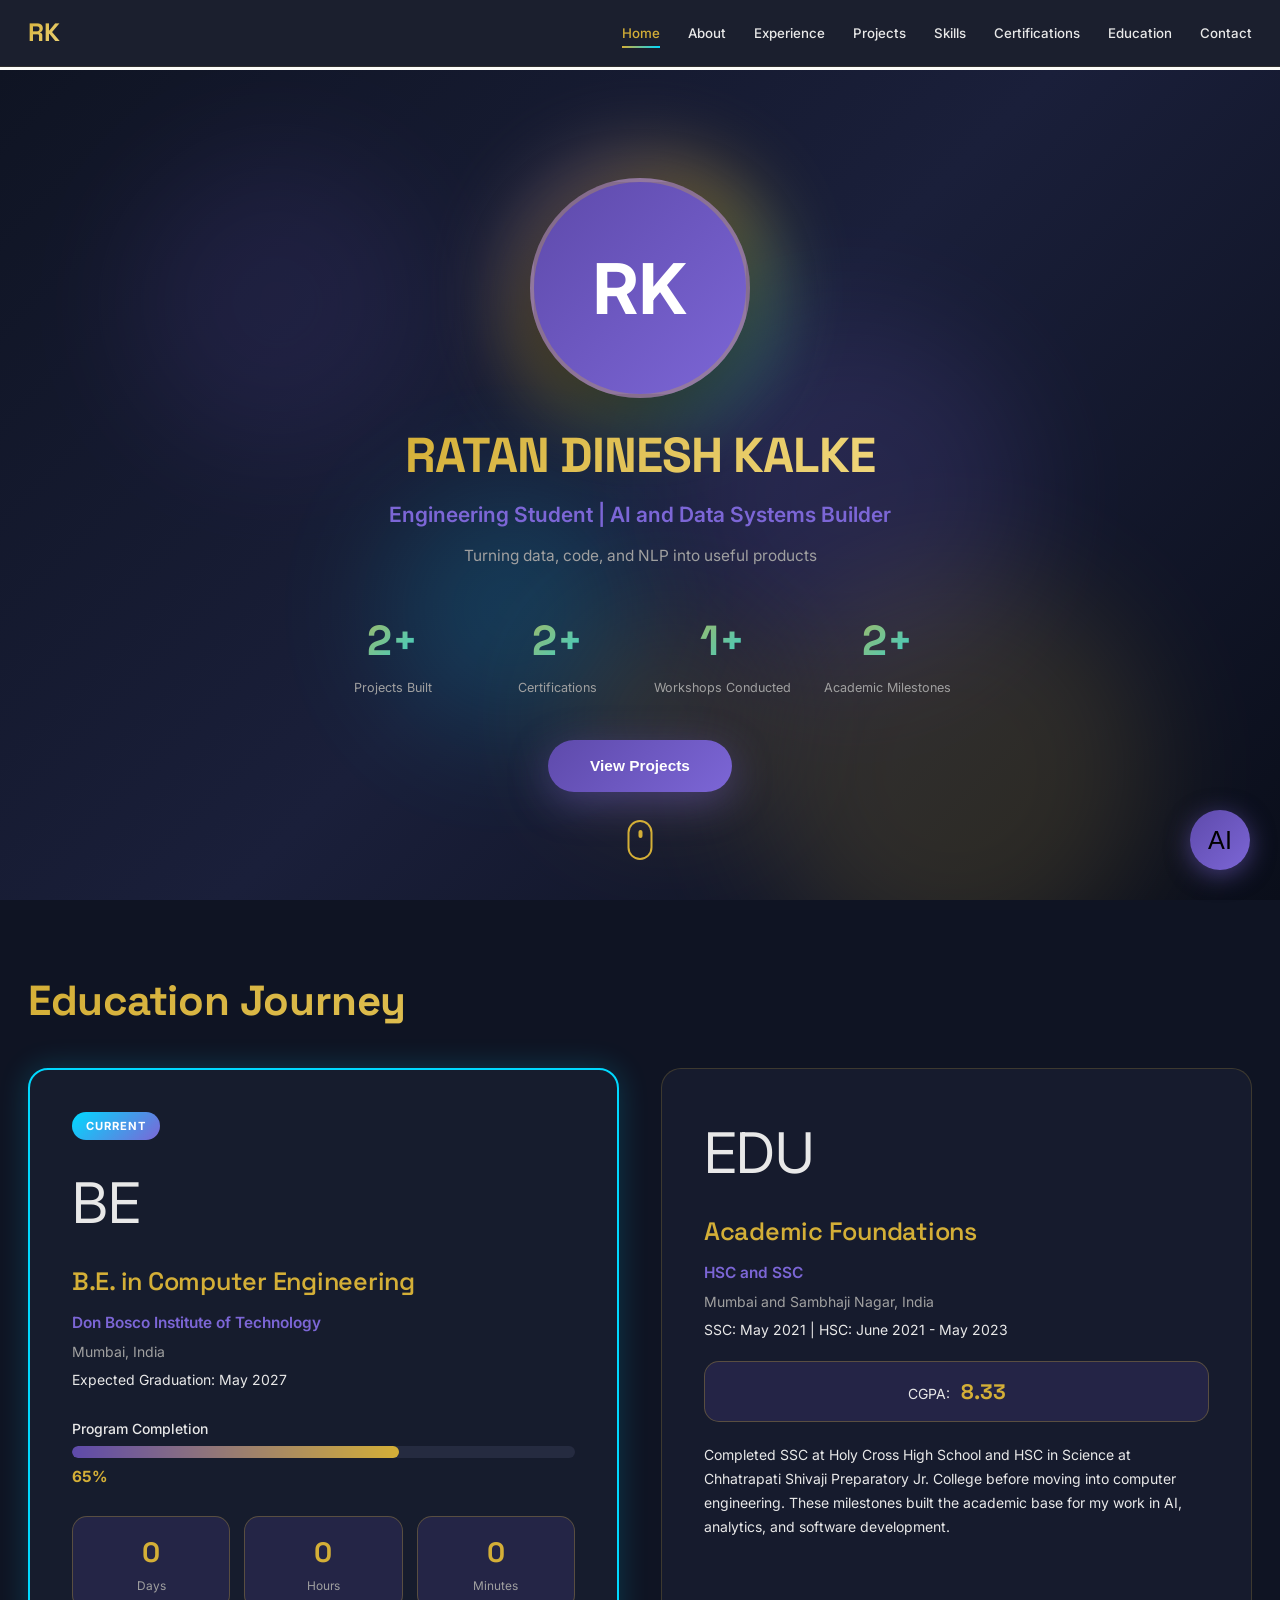
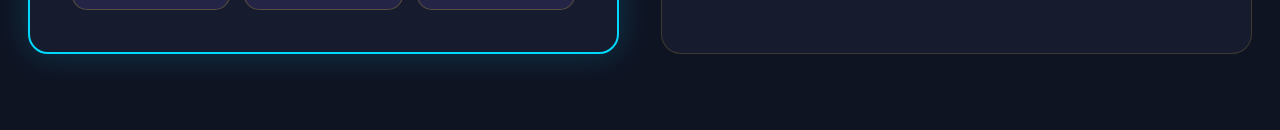
==== ratan-portfolio-pro/index.html @ 85a0b2f3 "changes for submission" ====
<!DOCTYPE html>
<html lang="en">
<head>
    <meta charset="UTF-8">
    <meta name="viewport" content="width=device-width, initial-scale=1.0">
    <title>Ratan Dinesh Kalke - Interactive Portfolio</title>
    <link href="https://fonts.googleapis.com/css2?family=Inter:wght@300;400;500;600;700;800&family=Space+Grotesk:wght@400;500;600;700&display=swap" rel="stylesheet">
    <link rel="stylesheet" href="style.css">
</head>
<body>
    <!-- Navigation -->
    <nav id="main-nav">
        <div class="nav-container">
            <div class="logo" data-page="home">RK</div>
            <ul class="nav-links">
                <li><a href="#" data-page="home" class="nav-link active">Home</a></li>
                <li><a href="#" data-page="about" class="nav-link">About</a></li>
                <li><a href="#" data-page="experience" class="nav-link">Experience</a></li>
                <li><a href="#" data-page="projects" class="nav-link">Projects</a></li>
                <li><a href="#" data-page="skills" class="nav-link">Skills</a></li>
                <li><a href="#" data-page="certifications" class="nav-link">Certifications</a></li>
                <li><a href="#" data-page="education" class="nav-link">Education</a></li>
                <li><a href="#" data-page="contact" class="nav-link">Contact</a></li>
            </ul>
            <button class="mobile-menu-toggle" aria-label="Toggle menu">
                <span></span>
                <span></span>
                <span></span>
            </button>
        </div>
    </nav>

    <!-- Page Transition Overlay -->
    <div class="page-transition-overlay"></div>

    <!-- Pages Container -->
    <div id="pages-container">
        <!-- HOME PAGE -->
        <div class="page active" id="page-home" data-page="home">
            <div class="hero-background">
                <div class="floating-shapes">
                    <div class="shape shape-1"></div>
                    <div class="shape shape-2"></div>
                    <div class="shape shape-3"></div>
                    <div class="shape shape-4"></div>
                    <div class="shape shape-5"></div>
                </div>
            </div>
            <div class="hero-content">
                <div class="hero-image-container">
                    <div class="hero-image-glow"></div>
                    <div class="hero-image">RK</div>
                </div>
                <h1 class="hero-title">
                    <span class="title-line">RATAN DINESH KALKE</span>
                </h1>
                <p class="hero-subtitle">Engineering Student | AI and Data Systems Builder</p>
                <p class="hero-tagline">Turning data, code, and NLP into useful products</p>

                <div class="hero-stats">
                    <div class="stat-item">
                        <div class="stat-number" data-count="4">0</div>
                        <div class="stat-label">Projects Built</div>
                    </div>
                    <div class="stat-item">
                        <div class="stat-number" data-count="4">0</div>
                        <div class="stat-label">Certifications</div>
                    </div>
                    <div class="stat-item">
                        <div class="stat-number" data-count="2">0</div>
                        <div class="stat-label">Workshops Conducted</div>
                    </div>
                    <div class="stat-item">
                        <div class="stat-number" data-count="3">0</div>
                        <div class="stat-label">Academic Milestones</div>
                    </div>
                </div>

                <button class="cta-button" data-page="projects">
                    <span>View Projects</span>
                    <div class="ripple"></div>
                </button>

                <div class="scroll-indicator">
                    <div class="mouse">
                        <div class="wheel"></div>
                    </div>
                </div>
            </div>
        </div>

        <!-- ABOUT PAGE -->
        <div class="page" id="page-about" data-page="about">
            <div class="about-container">
                <div class="about-left">
                    <h2 class="page-title">My Journey</h2>
                    <div class="timeline-container">
                        <div class="timeline-item" data-year="2021">
                            <div class="timeline-dot"></div>
                            <div class="timeline-content">
                                <h3>Completed SSC</h3>
                                <p class="timeline-role">Holy Cross High School</p>
                                <p class="timeline-focus">Academic Foundation</p>
                            </div>
                        </div>
                        <div class="timeline-item" data-year="2023">
                            <div class="timeline-dot"></div>
                            <div class="timeline-content">
                                <h3>Completed HSC - Science</h3>
                                <p class="timeline-role">Chhatrapati Shivaji Preparatory Jr. College</p>
                                <p class="timeline-focus">Science and Analytical Thinking</p>
                            </div>
                        </div>
                        <div class="timeline-item" data-year="2023">
                            <div class="timeline-dot"></div>
                            <div class="timeline-content">
                                <h3>Started B.E. in Computer Engineering</h3>
                                <p class="timeline-role">Don Bosco Institute of Technology</p>
                                <p class="timeline-focus">Software Systems and Engineering</p>
                            </div>
                        </div>
                        <div class="timeline-item" data-year="2024">
                            <div class="timeline-dot"></div>
                            <div class="timeline-content">
                                <h3>Joined ACM Tech Team</h3>
                                <p class="timeline-role">College ACM Member</p>
                                <p class="timeline-focus">Workshops and Community Contribution</p>
                            </div>
                        </div>
                        <div class="timeline-item" data-year="2024">
                            <div class="timeline-dot"></div>
                            <div class="timeline-content">
                                <h3>Participated in Smart India Hackathon</h3>
                                <p class="timeline-role">SIH Participant</p>
                                <p class="timeline-focus">Problem Solving and Innovation</p>
                            </div>
                        </div>
                        <div class="timeline-item" data-year="2025">
                            <div class="timeline-dot"></div>
                            <div class="timeline-content">
                                <h3>Built AI Portfolio Projects</h3>
                                <p class="timeline-role">Independent Builder</p>
                                <p class="timeline-focus">NLP, Analytics, and AI Applications</p>
                            </div>
                        </div>
                    </div>
                </div>

                <div class="about-right">
                    <div class="about-narrative">
                        <h3>Data-Driven Builder</h3>
                        <p>I am a computer engineering student focused on building data-driven systems using Python, NLP, and modern app development tools. I enjoy converting data into practical products that help users understand, compare, and act on information.</p>

                        <h3>Project-Focused Creator</h3>
                        <p>My work includes resume intelligence, GitHub profile analysis, health and nutrition evaluation, and AI travel planning. These projects combine structured and unstructured data, comparison modeling, and insight generation.</p>

                        <h3>Collaborative Contributor</h3>
                        <p>Alongside project work, I have supported juniors with development projects and contributed to the college ACM tech team. I also helped conduct Git, GitHub, and frontend workshops for peers.</p>

                        <h3>Continuous Learner</h3>
                        <p>I keep exploring emerging AI tools, app development workflows, and analytical problem solving. Outside tech, I enjoy sports, fitness, and challenges that sharpen my decision-making and curiosity.</p>
                    </div>

                    <div class="personality-traits">
                        <div class="trait-card">Data-Driven</div>
                        <div class="trait-card">AI Explorer</div>
                        <div class="trait-card">Problem Solver</div>
                        <div class="trait-card">Product Builder</div>
                        <div class="trait-card">Team Contributor</div>
                        <div class="trait-card">Continuous Learner</div>
                    </div>
                </div>
            </div>
        </div>

        <!-- EXPERIENCE PAGE -->
        <div class="page" id="page-experience" data-page="experience">
            <div class="experience-dashboard">
                <h2 class="page-title">Experience &amp; Involvement</h2>

                <div class="experience-filters">
                    <button class="filter-btn active" data-filter="all">All</button>
                    <button class="filter-btn" data-filter="leadership">Leadership</button>
                    <button class="filter-btn" data-filter="technical">Technical</button>
                    <button class="filter-btn" data-filter="current">Current</button>
                </div>

                <div class="experience-content">
                    <div class="experience-sidebar">
                        <div class="experience-card current" data-category="technical" data-id="exp1">
                            <div class="exp-badge">Current</div>
                            <h3>Engineering Student</h3>
                            <p class="exp-company">Don Bosco Institute of Technology</p>
                            <p class="exp-duration">Aug 2023 - Present</p>
                        </div>
                        <div class="experience-card" data-category="leadership" data-id="exp2">
                            <div class="exp-badge manager">ACM</div>
                            <h3>Tech Team Member</h3>
                            <p class="exp-company">College ACM</p>
                            <p class="exp-duration">Aug 2024 - Aug 2025</p>
                        </div>
                        <div class="experience-card" data-category="technical" data-id="exp3">
                            <h3>AI Project Developer</h3>
                            <p class="exp-company">Personal Projects</p>
                            <p class="exp-duration">2024 - Present</p>
                        </div>
                        <div class="experience-card" data-category="leadership" data-id="exp4">
                            <h3>Peer Mentor</h3>
                            <p class="exp-company">Student Development Support</p>
                            <p class="exp-duration">2024 - Present</p>
                        </div>
                        <div class="experience-card" data-category="technical" data-id="exp5">
                            <h3>SIH Participant</h3>
                            <p class="exp-company">Smart India Hackathon</p>
                            <p class="exp-duration">Aug 2024 - Oct 2024</p>
                        </div>
                    </div>

                    <div class="experience-detail" id="exp-detail">
                        <div class="exp-detail-content">
                            <div class="exp-header">
                                <div class="exp-company-logo">R</div>
                                <div class="exp-header-text">
                                    <h3>B.E. in Computer Engineering Student</h3>
                                    <p class="exp-company-name">Don Bosco Institute of Technology</p>
                                    <p class="exp-meta">Aug 2023 - Present | Mumbai, India</p>
                                </div>
                            </div>
                            <div class="exp-description">
                                <p>Currently building a strong foundation in software development, analytics, and AI-driven systems through academics, technical communities, and independent product development.</p>
                            </div>
                            <div class="exp-impact">
                                <h4>Key Focus Areas</h4>
                                <ul>
                                    <li>Python-based data processing and analysis</li>
                                    <li>NLP systems and intelligent comparison workflows</li>
                                    <li>Frontend and app development using React and Flutter</li>
                                </ul>
                            </div>
                        </div>
                    </div>
                </div>
            </div>
        </div>

        <!-- PROJECTS PAGE -->
        <div class="page" id="page-projects" data-page="projects">
            <div class="projects-container">
                <div class="projects-header">
                    <h2 class="page-title">Project Showcase</h2>
                    <div class="view-controls">
                        <button class="view-btn active" data-view="grid">Grid</button>
                        <button class="view-btn" data-view="list">List</button>
                        <button class="view-btn" data-view="timeline">Timeline</button>
                    </div>
                </div>

                <div class="project-filters">
                    <button class="filter-btn active" data-filter="all">All</button>
                    <button class="filter-btn" data-filter="ai">AI &amp; NLP</button>
                    <button class="filter-btn" data-filter="data">Data Systems</button>
                    <button class="filter-btn" data-filter="fullstack">Full-Stack Apps</button>
                </div>

                <div class="projects-grid view-grid" id="projects-display">
                    <!-- Projects will be dynamically loaded -->
                </div>
            </div>

            <!-- Project Modal -->
            <div class="project-modal" id="project-modal">
                <div class="modal-content">
                    <button class="modal-close">&times;</button>
                    <div id="modal-body"></div>
                </div>
            </div>
        </div>

        <!-- SKILLS PAGE -->
        <div class="page" id="page-skills" data-page="skills">
            <div class="skills-dashboard">
                <h2 class="page-title">Skills Analytics</h2>

                <div class="skills-grid">
                    <div class="skills-quadrant">
                        <h3>Technical Skills</h3>
                        <div class="skills-bars" id="technical-skills"></div>
                    </div>

                    <div class="skills-quadrant">
                        <h3>Business Skills</h3>
                        <div class="skills-bubbles" id="business-skills"></div>
                    </div>

                    <div class="skills-quadrant">
                        <h3>Leadership Skills</h3>
                        <div class="skills-circular" id="leadership-skills"></div>
                    </div>

                    <div class="skills-quadrant">
                        <h3>Skill Matrix</h3>
                        <div class="skills-matrix" id="skills-matrix"></div>
                    </div>
                </div>
            </div>
        </div>

        <!-- CERTIFICATIONS PAGE -->
        <div class="page" id="page-certifications" data-page="certifications">
            <div class="certifications-container">
                <h2 class="page-title">Certifications &amp; Achievements</h2>

                <div class="cert-stats">
                    <div class="cert-stat-item">
                        <span class="cert-stat-number" data-count="4">0</span>
                        <span class="cert-stat-label">Total Certifications</span>
                    </div>
                    <div class="cert-stat-item">
                        <span class="cert-stat-number" data-count="4">0</span>
                        <span class="cert-stat-label">Completed Programs</span>
                    </div>
                    <div class="cert-stat-item">
                        <span class="cert-stat-number" data-count="3">0</span>
                        <span class="cert-stat-label">Years Learning</span>
                    </div>
                </div>

                <div class="cert-categories">
                    <button class="cert-cat-btn active" data-category="all">All</button>
                    <button class="cert-cat-btn" data-category="ai">AI &amp; Prompting</button>
                    <button class="cert-cat-btn" data-category="mobile">Mobile Dev</button>
                    <button class="cert-cat-btn" data-category="tools">Git &amp; Tools</button>
                    <button class="cert-cat-btn" data-category="development">App Dev</button>
                </div>

                <div class="certifications-wall" id="certifications-wall"></div>
            </div>
        </div>

        <!-- EDUCATION PAGE -->
        <div class="page" id="page-education" data-page="education">
            <div class="education-container">
                <h2 class="page-title">Education Journey</h2>

                <div class="education-content">
                    <div class="education-card current-education">
                        <div class="edu-badge">Current</div>
                        <div class="edu-icon">BE</div>
                        <h3>B.E. in Computer Engineering</h3>
                        <p class="edu-university">Don Bosco Institute of Technology</p>
                        <p class="edu-location">Mumbai, India</p>
                        <p class="edu-date">Expected Graduation: May 2027</p>

                        <div class="edu-progress">
                            <div class="progress-label">Program Completion</div>
                            <div class="progress-bar">
                                <div class="progress-fill" style="width: 65%"></div>
                            </div>
                            <div class="progress-value">65%</div>
                        </div>

                        <div class="countdown" id="graduation-countdown">
                            <div class="countdown-item">
                                <span class="countdown-value" id="days">0</span>
                                <span class="countdown-label">Days</span>
                            </div>
                            <div class="countdown-item">
                                <span class="countdown-value" id="hours">0</span>
                                <span class="countdown-label">Hours</span>
                            </div>
                            <div class="countdown-item">
                                <span class="countdown-value" id="minutes">0</span>
                                <span class="countdown-label">Minutes</span>
                            </div>
                        </div>
                    </div>

                    <div class="education-card past-education">
                        <div class="edu-icon">EDU</div>
                        <h3>Academic Foundations</h3>
                        <p class="edu-university">HSC and SSC</p>
                        <p class="edu-location">Mumbai and Sambhaji Nagar, India</p>
                        <p class="edu-date">SSC: May 2021 | HSC: June 2021 - May 2023</p>
                        <div class="edu-gpa">
                            <span class="gpa-label">CGPA:</span>
                            <span class="gpa-value">8.33</span>
                        </div>
                        <p class="edu-description">Completed SSC at Holy Cross High School and HSC in Science at Chhatrapati Shivaji Preparatory Jr. College before moving into computer engineering. These milestones built the academic base for my work in AI, analytics, and software development.</p>
                    </div>
                </div>
            </div>
        </div>

        <!-- CONTACT PAGE -->
        <div class="page" id="page-contact" data-page="contact">
            <div class="contact-container">
                <h2 class="page-title">Let's Connect</h2>

                <div class="contact-content">
                    <div class="contact-left">
                        <form class="contact-form" id="contact-form">
                            <div class="form-group">
                                <label for="name">Your Name</label>
                                <input type="text" id="name" name="name" required>
                            </div>
                            <div class="form-group">
                                <label for="email">Email Address</label>
                                <input type="email" id="email" name="email" required>
                            </div>
                            <div class="form-group">
                                <label for="subject">Subject</label>
                                <input type="text" id="subject" name="subject" required>
                            </div>
                            <div class="form-group">
                                <label for="message">Message</label>
                                <textarea id="message" name="message" rows="5" required></textarea>
                            </div>
                            <button type="submit" class="submit-btn">
                                <span>Send Message</span>
                            </button>
                        </form>
                    </div>

                    <div class="contact-right">
                        <div class="contact-info-card">
                            <h3>Contact Information</h3>
                            <div class="contact-item">
                                <span class="contact-icon">@</span>
                                <div class="contact-details">
                                    <strong>Email</strong>
                                    <span>kalkeratan@gmail.com</span>
                                </div>
                            </div>
                            <div class="contact-item">
                                <span class="contact-icon">PH</span>
                                <div class="contact-details">
                                    <strong>Phone</strong>
                                    <span>+91 7303325800</span>
                                </div>
                            </div>
                            <div class="contact-item">
                                <span class="contact-icon">PIN</span>
                                <div class="contact-details">
                                    <strong>Location</strong>
                                    <span>Mumbai, India</span>
                                </div>
                            </div>
                            <div class="contact-item">
                                <span class="contact-icon">IN</span>
                                <div class="contact-details">
                                    <strong>LinkedIn</strong>
                                    <span>Profile URL can be added</span>
                                </div>
                            </div>
                            <div class="contact-item">
                                <span class="contact-icon">GH</span>
                                <div class="contact-details">
                                    <strong>GitHub</strong>
                                    <a href="https://github.com/ratan1518" target="_blank" rel="noopener noreferrer">github.com/ratan1518</a>
                                </div>
                            </div>
                        </div>

                        <div class="quick-templates">
                            <h4>Quick Message Templates</h4>
                            <button class="template-btn" data-template="collaboration">Project Collaboration</button>
                            <button class="template-btn" data-template="consulting">Internship Opportunity</button>
                            <button class="template-btn" data-template="speaking">Workshop or Networking</button>
                        </div>
                    </div>
                </div>
            </div>
        </div>
    </div>

    <!-- Chat Assistant -->
    <div class="chat-widget">
        <button class="chat-toggle" id="chat-toggle">
            <span class="chat-icon">AI</span>
            <span class="chat-close-icon">X</span>
        </button>

        <div class="chat-window" id="chat-window">
            <div class="chat-header">
                <h4>Portfolio Assistant</h4>
                <button class="chat-minimize">-</button>
            </div>

            <div class="chat-messages" id="chat-messages">
                <div class="chat-message bot">
                    <div class="message-avatar">AI</div>
                    <div class="message-content">
                        Hi! I'm Ratan's portfolio assistant. I can help you explore his projects, technical strengths, certifications, and current interests in AI and data-driven development.
                    </div>
                </div>
            </div>

            <div class="quick-questions" id="quick-questions">
                <button class="quick-btn" data-question="leadership">Tell me about ACM and mentoring work</button>
                <button class="quick-btn" data-question="technical">What are his technical strengths?</button>
                <button class="quick-btn" data-question="projects">Describe his AI projects</button>
                <button class="quick-btn" data-question="roles">What roles is he exploring?</button>
            </div>

            <div class="chat-input-container">
                <input type="text" class="chat-input" id="chat-input" placeholder="Ask me anything...">
                <button class="chat-send" id="chat-send">Send</button>
            </div>
        </div>
    </div>

    <script src="app.js"></script>
</body>
</html>
---- ratan-portfolio-pro/style.css ----
:root {
  /* Primitive Color Tokens */
  --color-white: rgba(255, 255, 255, 1);
  --color-black: rgba(0, 0, 0, 1);
  --color-cream-50: rgba(252, 252, 249, 1);
  --color-cream-100: rgba(255, 255, 253, 1);
  --color-gray-200: rgba(245, 245, 245, 1);
  --color-gray-300: rgba(167, 169, 169, 1);
  --color-gray-400: rgba(119, 124, 124, 1);
  --color-slate-500: rgba(98, 108, 113, 1);
  --color-brown-600: rgba(94, 82, 64, 1);
  --color-charcoal-700: rgba(31, 33, 33, 1);
  --color-charcoal-800: rgba(38, 40, 40, 1);
  --color-slate-900: rgba(19, 52, 59, 1);
  --color-teal-300: rgba(50, 184, 198, 1);
  --color-teal-400: rgba(45, 166, 178, 1);
  --color-teal-500: rgba(33, 128, 141, 1);
  --color-teal-600: rgba(29, 116, 128, 1);
  --color-teal-700: rgba(26, 104, 115, 1);
  --color-teal-800: rgba(41, 150, 161, 1);
  --color-red-400: rgba(255, 84, 89, 1);
  --color-red-500: rgba(192, 21, 47, 1);
  --color-orange-400: rgba(230, 129, 97, 1);
  --color-orange-500: rgba(168, 75, 47, 1);

  /* RGB versions for opacity control */
  --color-brown-600-rgb: 94, 82, 64;
  --color-teal-500-rgb: 33, 128, 141;
  --color-slate-900-rgb: 19, 52, 59;
  --color-slate-500-rgb: 98, 108, 113;
  --color-red-500-rgb: 192, 21, 47;
  --color-red-400-rgb: 255, 84, 89;
  --color-orange-500-rgb: 168, 75, 47;
  --color-orange-400-rgb: 230, 129, 97;

  /* Background color tokens (Light Mode) */
  --color-bg-1: rgba(59, 130, 246, 0.08); /* Light blue */
  --color-bg-2: rgba(245, 158, 11, 0.08); /* Light yellow */
  --color-bg-3: rgba(34, 197, 94, 0.08); /* Light green */
  --color-bg-4: rgba(239, 68, 68, 0.08); /* Light red */
  --color-bg-5: rgba(147, 51, 234, 0.08); /* Light purple */
  --color-bg-6: rgba(249, 115, 22, 0.08); /* Light orange */
  --color-bg-7: rgba(236, 72, 153, 0.08); /* Light pink */
  --color-bg-8: rgba(6, 182, 212, 0.08); /* Light cyan */

  /* Semantic Color Tokens (Light Mode) */
  --color-background: var(--color-cream-50);
  --color-surface: var(--color-cream-100);
  --color-text: var(--color-slate-900);
  --color-text-secondary: var(--color-slate-500);
  --color-primary: var(--color-teal-500);
  --color-primary-hover: var(--color-teal-600);
  --color-primary-active: var(--color-teal-700);
  --color-secondary: rgba(var(--color-brown-600-rgb), 0.12);
  --color-secondary-hover: rgba(var(--color-brown-600-rgb), 0.2);
  --color-secondary-active: rgba(var(--color-brown-600-rgb), 0.25);
  --color-border: rgba(var(--color-brown-600-rgb), 0.2);
  --color-btn-primary-text: var(--color-cream-50);
  --color-card-border: rgba(var(--color-brown-600-rgb), 0.12);
  --color-card-border-inner: rgba(var(--color-brown-600-rgb), 0.12);
  --color-error: var(--color-red-500);
  --color-success: var(--color-teal-500);
  --color-warning: var(--color-orange-500);
  --color-info: var(--color-slate-500);
  --color-focus-ring: rgba(var(--color-teal-500-rgb), 0.4);
  --color-select-caret: rgba(var(--color-slate-900-rgb), 0.8);

  /* Common style patterns */
  --focus-ring: 0 0 0 3px var(--color-focus-ring);
  --focus-outline: 2px solid var(--color-primary);
  --status-bg-opacity: 0.15;
  --status-border-opacity: 0.25;
  --select-caret-light: url("data:image/svg+xml,%3Csvg xmlns='http://www.w3.org/2000/svg' width='16' height='16' viewBox='0 0 24 24' fill='none' stroke='%23134252' stroke-width='2' stroke-linecap='round' stroke-linejoin='round'%3E%3Cpolyline points='6 9 12 15 18 9'%3E%3C/polyline%3E%3C/svg%3E");
  --select-caret-dark: url("data:image/svg+xml,%3Csvg xmlns='http://www.w3.org/2000/svg' width='16' height='16' viewBox='0 0 24 24' fill='none' stroke='%23f5f5f5' stroke-width='2' stroke-linecap='round' stroke-linejoin='round'%3E%3Cpolyline points='6 9 12 15 18 9'%3E%3C/polyline%3E%3C/svg%3E");

  /* RGB versions for opacity control */
  --color-success-rgb: 33, 128, 141;
  --color-error-rgb: 192, 21, 47;
  --color-warning-rgb: 168, 75, 47;
  --color-info-rgb: 98, 108, 113;

  /* Typography */
  --font-family-base: "FKGroteskNeue", "Geist", "Inter", -apple-system,
    BlinkMacSystemFont, "Segoe UI", Roboto, sans-serif;
  --font-family-mono: "Berkeley Mono", ui-monospace, SFMono-Regular, Menlo,
    Monaco, Consolas, monospace;
  --font-size-xs: 11px;
  --font-size-sm: 12px;
  --font-size-base: 14px;
  --font-size-md: 14px;
  --font-size-lg: 16px;
  --font-size-xl: 18px;
  --font-size-2xl: 20px;
  --font-size-3xl: 24px;
  --font-size-4xl: 30px;
  --font-weight-normal: 400;
  --font-weight-medium: 500;
  --font-weight-semibold: 550;
  --font-weight-bold: 600;
  --line-height-tight: 1.2;
  --line-height-normal: 1.5;
  --letter-spacing-tight: -0.01em;

  /* Spacing */
  --space-0: 0;
  --space-1: 1px;
  --space-2: 2px;
  --space-4: 4px;
  --space-6: 6px;
  --space-8: 8px;
  --space-10: 10px;
  --space-12: 12px;
  --space-16: 16px;
  --space-20: 20px;
  --space-24: 24px;
  --space-32: 32px;

  /* Border Radius */
  --radius-sm: 6px;
  --radius-base: 8px;
  --radius-md: 10px;
  --radius-lg: 12px;
  --radius-full: 9999px;

  /* Shadows */
  --shadow-xs: 0 1px 2px rgba(0, 0, 0, 0.02);
  --shadow-sm: 0 1px 3px rgba(0, 0, 0, 0.04), 0 1px 2px rgba(0, 0, 0, 0.02);
  --shadow-md: 0 4px 6px -1px rgba(0, 0, 0, 0.04),
    0 2px 4px -1px rgba(0, 0, 0, 0.02);
  --shadow-lg: 0 10px 15px -3px rgba(0, 0, 0, 0.04),
    0 4px 6px -2px rgba(0, 0, 0, 0.02);
  --shadow-inset-sm: inset 0 1px 0 rgba(255, 255, 255, 0.15),
    inset 0 -1px 0 rgba(0, 0, 0, 0.03);

  /* Animation */
  --duration-fast: 150ms;
  --duration-normal: 250ms;
  --ease-standard: cubic-bezier(0.16, 1, 0.3, 1);

  /* Layout */
  --container-sm: 640px;
  --container-md: 768px;
  --container-lg: 1024px;
  --container-xl: 1280px;
}

/* Dark mode colors */
@media (prefers-color-scheme: dark) {
  :root {
    /* RGB versions for opacity control (Dark Mode) */
    --color-gray-400-rgb: 119, 124, 124;
    --color-teal-300-rgb: 50, 184, 198;
    --color-gray-300-rgb: 167, 169, 169;
    --color-gray-200-rgb: 245, 245, 245;

    /* Background color tokens (Dark Mode) */
    --color-bg-1: rgba(29, 78, 216, 0.15); /* Dark blue */
    --color-bg-2: rgba(180, 83, 9, 0.15); /* Dark yellow */
    --color-bg-3: rgba(21, 128, 61, 0.15); /* Dark green */
    --color-bg-4: rgba(185, 28, 28, 0.15); /* Dark red */
    --color-bg-5: rgba(107, 33, 168, 0.15); /* Dark purple */
    --color-bg-6: rgba(194, 65, 12, 0.15); /* Dark orange */
    --color-bg-7: rgba(190, 24, 93, 0.15); /* Dark pink */
    --color-bg-8: rgba(8, 145, 178, 0.15); /* Dark cyan */

    /* Semantic Color Tokens (Dark Mode) */
    --color-background: var(--color-charcoal-700);
    --color-surface: var(--color-charcoal-800);
    --color-text: var(--color-gray-200);
    --color-text-secondary: rgba(var(--color-gray-300-rgb), 0.7);
    --color-primary: var(--color-teal-300);
    --color-primary-hover: var(--color-teal-400);
    --color-primary-active: var(--color-teal-800);
    --color-secondary: rgba(var(--color-gray-400-rgb), 0.15);
    --color-secondary-hover: rgba(var(--color-gray-400-rgb), 0.25);
    --color-secondary-active: rgba(var(--color-gray-400-rgb), 0.3);
    --color-border: rgba(var(--color-gray-400-rgb), 0.3);
    --color-error: var(--color-red-400);
    --color-success: var(--color-teal-300);
    --color-warning: var(--color-orange-400);
    --color-info: var(--color-gray-300);
    --color-focus-ring: rgba(var(--color-teal-300-rgb), 0.4);
    --color-btn-primary-text: var(--color-slate-900);
    --color-card-border: rgba(var(--color-gray-400-rgb), 0.2);
    --color-card-border-inner: rgba(var(--color-gray-400-rgb), 0.15);
    --shadow-inset-sm: inset 0 1px 0 rgba(255, 255, 255, 0.1),
      inset 0 -1px 0 rgba(0, 0, 0, 0.15);
    --button-border-secondary: rgba(var(--color-gray-400-rgb), 0.2);
    --color-border-secondary: rgba(var(--color-gray-400-rgb), 0.2);
    --color-select-caret: rgba(var(--color-gray-200-rgb), 0.8);

    /* Common style patterns - updated for dark mode */
    --focus-ring: 0 0 0 3px var(--color-focus-ring);
    --focus-outline: 2px solid var(--color-primary);
    --status-bg-opacity: 0.15;
    --status-border-opacity: 0.25;
    --select-caret-light: url("data:image/svg+xml,%3Csvg xmlns='http://www.w3.org/2000/svg' width='16' height='16' viewBox='0 0 24 24' fill='none' stroke='%23134252' stroke-width='2' stroke-linecap='round' stroke-linejoin='round'%3E%3Cpolyline points='6 9 12 15 18 9'%3E%3C/polyline%3E%3C/svg%3E");
    --select-caret-dark: url("data:image/svg+xml,%3Csvg xmlns='http://www.w3.org/2000/svg' width='16' height='16' viewBox='0 0 24 24' fill='none' stroke='%23f5f5f5' stroke-width='2' stroke-linecap='round' stroke-linejoin='round'%3E%3Cpolyline points='6 9 12 15 18 9'%3E%3C/polyline%3E%3C/svg%3E");

    /* RGB versions for dark mode */
    --color-success-rgb: var(--color-teal-300-rgb);
    --color-error-rgb: var(--color-red-400-rgb);
    --color-warning-rgb: var(--color-orange-400-rgb);
    --color-info-rgb: var(--color-gray-300-rgb);
  }
}

/* Data attribute for manual theme switching */
[data-color-scheme="dark"] {
  /* RGB versions for opacity control (dark mode) */
  --color-gray-400-rgb: 119, 124, 124;
  --color-teal-300-rgb: 50, 184, 198;
  --color-gray-300-rgb: 167, 169, 169;
  --color-gray-200-rgb: 245, 245, 245;

  /* Colorful background palette - Dark Mode */
  --color-bg-1: rgba(29, 78, 216, 0.15); /* Dark blue */
  --color-bg-2: rgba(180, 83, 9, 0.15); /* Dark yellow */
  --color-bg-3: rgba(21, 128, 61, 0.15); /* Dark green */
  --color-bg-4: rgba(185, 28, 28, 0.15); /* Dark red */
  --color-bg-5: rgba(107, 33, 168, 0.15); /* Dark purple */
  --color-bg-6: rgba(194, 65, 12, 0.15); /* Dark orange */
  --color-bg-7: rgba(190, 24, 93, 0.15); /* Dark pink */
  --color-bg-8: rgba(8, 145, 178, 0.15); /* Dark cyan */

  /* Semantic Color Tokens (Dark Mode) */
  --color-background: var(--color-charcoal-700);
  --color-surface: var(--color-charcoal-800);
  --color-text: var(--color-gray-200);
  --color-text-secondary: rgba(var(--color-gray-300-rgb), 0.7);
  --color-primary: var(--color-teal-300);
  --color-primary-hover: var(--color-teal-400);
  --color-primary-active: var(--color-teal-800);
  --color-secondary: rgba(var(--color-gray-400-rgb), 0.15);
  --color-secondary-hover: rgba(var(--color-gray-400-rgb), 0.25);
  --color-secondary-active: rgba(var(--color-gray-400-rgb), 0.3);
  --color-border: rgba(var(--color-gray-400-rgb), 0.3);
  --color-error: var(--color-red-400);
  --color-success: var(--color-teal-300);
  --color-warning: var(--color-orange-400);
  --color-info: var(--color-gray-300);
  --color-focus-ring: rgba(var(--color-teal-300-rgb), 0.4);
  --color-btn-primary-text: var(--color-slate-900);
  --color-card-border: rgba(var(--color-gray-400-rgb), 0.15);
  --color-card-border-inner: rgba(var(--color-gray-400-rgb), 0.15);
  --shadow-inset-sm: inset 0 1px 0 rgba(255, 255, 255, 0.1),
    inset 0 -1px 0 rgba(0, 0, 0, 0.15);
  --color-border-secondary: rgba(var(--color-gray-400-rgb), 0.2);
  --color-select-caret: rgba(var(--color-gray-200-rgb), 0.8);

  /* Common style patterns - updated for dark mode */
  --focus-ring: 0 0 0 3px var(--color-focus-ring);
  --focus-outline: 2px solid var(--color-primary);
  --status-bg-opacity: 0.15;
  --status-border-opacity: 0.25;
  --select-caret-light: url("data:image/svg+xml,%3Csvg xmlns='http://www.w3.org/2000/svg' width='16' height='16' viewBox='0 0 24 24' fill='none' stroke='%23134252' stroke-width='2' stroke-linecap='round' stroke-linejoin='round'%3E%3Cpolyline points='6 9 12 15 18 9'%3E%3C/polyline%3E%3C/svg%3E");
  --select-caret-dark: url("data:image/svg+xml,%3Csvg xmlns='http://www.w3.org/2000/svg' width='16' height='16' viewBox='0 0 24 24' fill='none' stroke='%23f5f5f5' stroke-width='2' stroke-linecap='round' stroke-linejoin='round'%3E%3Cpolyline points='6 9 12 15 18 9'%3E%3C/polyline%3E%3C/svg%3E");

  /* RGB versions for dark mode */
  --color-success-rgb: var(--color-teal-300-rgb);
  --color-error-rgb: var(--color-red-400-rgb);
  --color-warning-rgb: var(--color-orange-400-rgb);
  --color-info-rgb: var(--color-gray-300-rgb);
}

[data-color-scheme="light"] {
  /* RGB versions for opacity control (light mode) */
  --color-brown-600-rgb: 94, 82, 64;
  --color-teal-500-rgb: 33, 128, 141;
  --color-slate-900-rgb: 19, 52, 59;

  /* Semantic Color Tokens (Light Mode) */
  --color-background: var(--color-cream-50);
  --color-surface: var(--color-cream-100);
  --color-text: var(--color-slate-900);
  --color-text-secondary: var(--color-slate-500);
  --color-primary: var(--color-teal-500);
  --color-primary-hover: var(--color-teal-600);
  --color-primary-active: var(--color-teal-700);
  --color-secondary: rgba(var(--color-brown-600-rgb), 0.12);
  --color-secondary-hover: rgba(var(--color-brown-600-rgb), 0.2);
  --color-secondary-active: rgba(var(--color-brown-600-rgb), 0.25);
  --color-border: rgba(var(--color-brown-600-rgb), 0.2);
  --color-btn-primary-text: var(--color-cream-50);
  --color-card-border: rgba(var(--color-brown-600-rgb), 0.12);
  --color-card-border-inner: rgba(var(--color-brown-600-rgb), 0.12);
  --color-error: var(--color-red-500);
  --color-success: var(--color-teal-500);
  --color-warning: var(--color-orange-500);
  --color-info: var(--color-slate-500);
  --color-focus-ring: rgba(var(--color-teal-500-rgb), 0.4);

  /* RGB versions for light mode */
  --color-success-rgb: var(--color-teal-500-rgb);
  --color-error-rgb: var(--color-red-500-rgb);
  --color-warning-rgb: var(--color-orange-500-rgb);
  --color-info-rgb: var(--color-slate-500-rgb);
}

/* Base styles */
html {
  font-size: var(--font-size-base);
  font-family: var(--font-family-base);
  line-height: var(--line-height-normal);
  color: var(--color-text);
  background-color: var(--color-background);
  -webkit-font-smoothing: antialiased;
  box-sizing: border-box;
}

body {
  margin: 0;
  padding: 0;
}

*,
*::before,
*::after {
  box-sizing: inherit;
}

/* Typography */
h1,
h2,
h3,
h4,
h5,
h6 {
  margin: 0;
  font-weight: var(--font-weight-semibold);
  line-height: var(--line-height-tight);
  color: var(--color-text);
  letter-spacing: var(--letter-spacing-tight);
}

h1 {
  font-size: var(--font-size-4xl);
}
h2 {
  font-size: var(--font-size-3xl);
}
h3 {
  font-size: var(--font-size-2xl);
}
h4 {
  font-size: var(--font-size-xl);
}
h5 {
  font-size: var(--font-size-lg);
}
h6 {
  font-size: var(--font-size-md);
}

p {
  margin: 0 0 var(--space-16) 0;
}

a {
  color: var(--color-primary);
  text-decoration: none;
  transition: color var(--duration-fast) var(--ease-standard);
}

a:hover {
  color: var(--color-primary-hover);
}

code,
pre {
  font-family: var(--font-family-mono);
  font-size: calc(var(--font-size-base) * 0.95);
  background-color: var(--color-secondary);
  border-radius: var(--radius-sm);
}

code {
  padding: var(--space-1) var(--space-4);
}

pre {
  padding: var(--space-16);
  margin: var(--space-16) 0;
  overflow: auto;
  border: 1px solid var(--color-border);
}

pre code {
  background: none;
  padding: 0;
}

/* Buttons */
.btn {
  display: inline-flex;
  align-items: center;
  justify-content: center;
  padding: var(--space-8) var(--space-16);
  border-radius: var(--radius-base);
  font-size: var(--font-size-base);
  font-weight: 500;
  line-height: 1.5;
  cursor: pointer;
  transition: all var(--duration-normal) var(--ease-standard);
  border: none;
  text-decoration: none;
  position: relative;
}

.btn:focus-visible {
  outline: none;
  box-shadow: var(--focus-ring);
}

.btn--primary {
  background: var(--color-primary);
  color: var(--color-btn-primary-text);
}

.btn--primary:hover {
  background: var(--color-primary-hover);
}

.btn--primary:active {
  background: var(--color-primary-active);
}

.btn--secondary {
  background: var(--color-secondary);
  color: var(--color-text);
}

.btn--secondary:hover {
  background: var(--color-secondary-hover);
}

.btn--secondary:active {
  background: var(--color-secondary-active);
}

.btn--outline {
  background: transparent;
  border: 1px solid var(--color-border);
  color: var(--color-text);
}

.btn--outline:hover {
  background: var(--color-secondary);
}

.btn--sm {
  padding: var(--space-4) var(--space-12);
  font-size: var(--font-size-sm);
  border-radius: var(--radius-sm);
}

.btn--lg {
  padding: var(--space-10) var(--space-20);
  font-size: var(--font-size-lg);
  border-radius: var(--radius-md);
}

.btn--full-width {
  width: 100%;
}

.btn:disabled {
  opacity: 0.5;
  cursor: not-allowed;
}

/* Form elements */
.form-control {
  display: block;
  width: 100%;
  padding: var(--space-8) var(--space-12);
  font-size: var(--font-size-md);
  line-height: 1.5;
  color: var(--color-text);
  background-color: var(--color-surface);
  border: 1px solid var(--color-border);
  border-radius: var(--radius-base);
  transition: border-color var(--duration-fast) var(--ease-standard),
    box-shadow var(--duration-fast) var(--ease-standard);
}

textarea.form-control {
  font-family: var(--font-family-base);
  font-size: var(--font-size-base);
}

select.form-control {
  padding: var(--space-8) var(--space-12);
  -webkit-appearance: none;
  -moz-appearance: none;
  appearance: none;
  background-image: var(--select-caret-light);
  background-repeat: no-repeat;
  background-position: right var(--space-12) center;
  background-size: 16px;
  padding-right: var(--space-32);
}

/* Add a dark mode specific caret */
@media (prefers-color-scheme: dark) {
  select.form-control {
    background-image: var(--select-caret-dark);
  }
}

/* Also handle data-color-scheme */
[data-color-scheme="dark"] select.form-control {
  background-image: var(--select-caret-dark);
}

[data-color-scheme="light"] select.form-control {
  background-image: var(--select-caret-light);
}

.form-control:focus {
  border-color: var(--color-primary);
  outline: var(--focus-outline);
}

.form-label {
  display: block;
  margin-bottom: var(--space-8);
  font-weight: var(--font-weight-medium);
  font-size: var(--font-size-sm);
}

.form-group {
  margin-bottom: var(--space-16);
}

/* Card component */
.card {
  background-color: var(--color-surface);
  border-radius: var(--radius-lg);
  border: 1px solid var(--color-card-border);
  box-shadow: var(--shadow-sm);
  overflow: hidden;
  transition: box-shadow var(--duration-normal) var(--ease-standard);
}

.card:hover {
  box-shadow: var(--shadow-md);
}

.card__body {
  padding: var(--space-16);
}

.card__header,
.card__footer {
  padding: var(--space-16);
  border-bottom: 1px solid var(--color-card-border-inner);
}

/* Status indicators - simplified with CSS variables */
.status {
  display: inline-flex;
  align-items: center;
  padding: var(--space-6) var(--space-12);
  border-radius: var(--radius-full);
  font-weight: var(--font-weight-medium);
  font-size: var(--font-size-sm);
}

.status--success {
  background-color: rgba(
    var(--color-success-rgb, 33, 128, 141),
    var(--status-bg-opacity)
  );
  color: var(--color-success);
  border: 1px solid
    rgba(var(--color-success-rgb, 33, 128, 141), var(--status-border-opacity));
}

.status--error {
  background-color: rgba(
    var(--color-error-rgb, 192, 21, 47),
    var(--status-bg-opacity)
  );
  color: var(--color-error);
  border: 1px solid
    rgba(var(--color-error-rgb, 192, 21, 47), var(--status-border-opacity));
}

.status--warning {
  background-color: rgba(
    var(--color-warning-rgb, 168, 75, 47),
    var(--status-bg-opacity)
  );
  color: var(--color-warning);
  border: 1px solid
    rgba(var(--color-warning-rgb, 168, 75, 47), var(--status-border-opacity));
}

.status--info {
  background-color: rgba(
    var(--color-info-rgb, 98, 108, 113),
    var(--status-bg-opacity)
  );
  color: var(--color-info);
  border: 1px solid
    rgba(var(--color-info-rgb, 98, 108, 113), var(--status-border-opacity));
}

/* Container layout */
.container {
  width: 100%;
  margin-right: auto;
  margin-left: auto;
  padding-right: var(--space-16);
  padding-left: var(--space-16);
}

@media (min-width: 640px) {
  .container {
    max-width: var(--container-sm);
  }
}
@media (min-width: 768px) {
  .container {
    max-width: var(--container-md);
  }
}
@media (min-width: 1024px) {
  .container {
    max-width: var(--container-lg);
  }
}
@media (min-width: 1280px) {
  .container {
    max-width: var(--container-xl);
  }
}

/* Utility classes */
.flex {
  display: flex;
}
.flex-col {
  flex-direction: column;
}
.items-center {
  align-items: center;
}
.justify-center {
  justify-content: center;
}
.justify-between {
  justify-content: space-between;
}
.gap-4 {
  gap: var(--space-4);
}
.gap-8 {
  gap: var(--space-8);
}
.gap-16 {
  gap: var(--space-16);
}

.m-0 {
  margin: 0;
}
.mt-8 {
  margin-top: var(--space-8);
}
.mb-8 {
  margin-bottom: var(--space-8);
}
.mx-8 {
  margin-left: var(--space-8);
  margin-right: var(--space-8);
}
.my-8 {
  margin-top: var(--space-8);
  margin-bottom: var(--space-8);
}

.p-0 {
  padding: 0;
}
.py-8 {
  padding-top: var(--space-8);
  padding-bottom: var(--space-8);
}
.px-8 {
  padding-left: var(--space-8);
  padding-right: var(--space-8);
}
.py-16 {
  padding-top: var(--space-16);
  padding-bottom: var(--space-16);
}
.px-16 {
  padding-left: var(--space-16);
  padding-right: var(--space-16);
}

.block {
  display: block;
}
.hidden {
  display: none;
}

/* Accessibility */
.sr-only {
  position: absolute;
  width: 1px;
  height: 1px;
  padding: 0;
  margin: -1px;
  overflow: hidden;
  clip: rect(0, 0, 0, 0);
  white-space: nowrap;
  border-width: 0;
}

:focus-visible {
  outline: var(--focus-outline);
  outline-offset: 2px;
}

/* Dark mode specifics */
[data-color-scheme="dark"] .btn--outline {
  border: 1px solid var(--color-border-secondary);
}

@font-face {
  font-family: 'FKGroteskNeue';
  src: url('https://r2cdn.perplexity.ai/fonts/FKGroteskNeue.woff2')
    format('woff2');
}

/* END PERPLEXITY DESIGN SYSTEM */
:root {
    --navy: #1a1f3a;
    --deep-blue: #0f1423;
    --purple: #5e4aab;
    --light-purple: #7c66d6;
    --gold: #d4af37;
    --light-gold: #f0d77c;
    --cyan: #00d9ff;
    --white: #ffffff;
    --light-gray: #e8e8e8;
    --gray: #a0a0a0;
    --dark-gray: #2a2f45;
}

* {
    margin: 0;
    padding: 0;
    box-sizing: border-box;
}

body {
    font-family: 'Inter', sans-serif;
    background: var(--deep-blue);
    color: var(--light-gray);
    overflow-x: hidden;
}

/* Navigation */
nav {
    position: fixed;
    top: 0;
    left: 0;
    right: 0;
    z-index: 1000;
    background: rgba(15, 20, 35, 0.95);
    backdrop-filter: blur(20px);
    border-bottom: 1px solid rgba(212, 175, 55, 0.1);
}

.nav-container {
    max-width: 1400px;
    margin: 0 auto;
    padding: 1rem 2rem;
    display: flex;
    justify-content: space-between;
    align-items: center;
}

.logo {
    font-family: 'Space Grotesk', sans-serif;
    font-size: 1.8rem;
    font-weight: 700;
    background: linear-gradient(135deg, var(--gold), var(--light-gold));
    -webkit-background-clip: text;
    -webkit-text-fill-color: transparent;
    background-clip: text;
    cursor: pointer;
    transition: transform 0.3s ease;
}

.logo:hover {
    transform: scale(1.1);
}

.nav-links {
    display: flex;
    gap: 2rem;
    list-style: none;
}

.nav-link {
    color: var(--light-gray);
    text-decoration: none;
    font-weight: 500;
    font-size: 0.95rem;
    position: relative;
    padding: 0.5rem 0;
    transition: color 0.3s ease;
    cursor: pointer;
}

.nav-link::after {
    content: '';
    position: absolute;
    bottom: 0;
    left: 0;
    width: 0;
    height: 2px;
    background: linear-gradient(90deg, var(--gold), var(--cyan));
    transition: width 0.3s ease;
}

.nav-link:hover::after,
.nav-link.active::after {
    width: 100%;
}

.nav-link:hover,
.nav-link.active {
    color: var(--gold);
}

.mobile-menu-toggle {
    display: none;
    flex-direction: column;
    gap: 5px;
    background: none;
    border: none;
    cursor: pointer;
    padding: 5px;
}

.mobile-menu-toggle span {
    width: 25px;
    height: 3px;
    background: var(--gold);
    border-radius: 2px;
    transition: all 0.3s ease;
}

/* Page Transition */
.page-transition-overlay {
    position: fixed;
    top: 0;
    left: 0;
    width: 100%;
    height: 100%;
    background: linear-gradient(135deg, var(--purple), var(--navy));
    z-index: 9999;
    pointer-events: none;
    opacity: 0;
    transition: opacity 0.5s ease;
}

.page-transition-overlay.active {
    opacity: 1;
}

/* Pages Container */
#pages-container {
    margin-top: 70px;
}

.page {
    min-height: calc(100vh - 70px);
    display: none;
    opacity: 0;
    animation: fadeInPage 0.6s ease forwards;
}

.page.active {
    display: block;
}

@keyframes fadeInPage {
    from {
        opacity: 0;
        transform: translateY(20px);
    }
    to {
        opacity: 1;
        transform: translateY(0);
    }
}

/* ===== HOME PAGE ===== */
#page-home {
    position: relative;
    display: flex;
    align-items: center;
    justify-content: center;
    background: linear-gradient(135deg, var(--deep-blue), var(--navy), #0a0e1a);
    overflow: hidden;
}

.hero-background {
    position: absolute;
    top: 0;
    left: 0;
    width: 100%;
    height: 100%;
    overflow: hidden;
}

.floating-shapes {
    position: absolute;
    width: 100%;
    height: 100%;
}

.shape {
    position: absolute;
    border-radius: 50%;
    filter: blur(60px);
    opacity: 0.15;
    animation: float 20s infinite ease-in-out;
}

.shape-1 {
    width: 300px;
    height: 300px;
    background: var(--purple);
    top: 10%;
    left: 10%;
    animation-delay: 0s;
}

.shape-2 {
    width: 400px;
    height: 400px;
    background: var(--gold);
    top: 60%;
    right: 10%;
    animation-delay: 3s;
}

.shape-3 {
    width: 250px;
    height: 250px;
    background: var(--cyan);
    bottom: 20%;
    left: 30%;
    animation-delay: 6s;
}

.shape-4 {
    width: 350px;
    height: 350px;
    background: var(--light-purple);
    top: 30%;
    right: 20%;
    animation-delay: 9s;
}

.shape-5 {
    width: 200px;
    height: 200px;
    background: var(--gold);
    bottom: 10%;
    right: 40%;
    animation-delay: 12s;
}

@keyframes float {
    0%, 100% {
        transform: translate(0, 0) scale(1);
    }
    25% {
        transform: translate(50px, -50px) scale(1.1);
    }
    50% {
        transform: translate(-30px, 30px) scale(0.9);
    }
    75% {
        transform: translate(40px, 40px) scale(1.05);
    }
}

.hero-content {
    text-align: center;
    z-index: 1;
    max-width: 1000px;
    padding: 2rem;
}

.hero-image-container {
    position: relative;
    width: 220px;
    height: 220px;
    margin: 0 auto 2rem;
}

.hero-image-glow {
    position: absolute;
    inset: -20px;
    background: linear-gradient(135deg, var(--purple), var(--gold), var(--cyan));
    border-radius: 50%;
    filter: blur(40px);
    opacity: 0.6;
    animation: pulse 3s ease-in-out infinite;
}

@keyframes pulse {
    0%, 100% {
        opacity: 0.6;
        transform: scale(1);
    }
    50% {
        opacity: 0.8;
        transform: scale(1.1);
    }
}

.hero-image {
    position: relative;
    width: 100%;
    height: 100%;
    background: linear-gradient(135deg, var(--purple), var(--light-purple));
    border-radius: 50%;
    display: flex;
    align-items: center;
    justify-content: center;
    font-size: 5rem;
    font-weight: 700;
    color: var(--white);
    border: 4px solid rgba(212, 175, 55, 0.3);
    box-shadow: 0 20px 60px rgba(0, 0, 0, 0.5);
    animation: float 6s ease-in-out infinite;
}

.hero-title {
    font-family: 'Space Grotesk', sans-serif;
    margin-bottom: 1rem;
}

.title-line {
    display: inline-block;
    font-size: 3.5rem;
    font-weight: 700;
    background: linear-gradient(135deg, var(--gold), var(--light-gold));
    -webkit-background-clip: text;
    -webkit-text-fill-color: transparent;
    background-clip: text;
    letter-spacing: -1px;
    animation: slideInUp 0.8s ease 0.2s both;
}

@keyframes slideInUp {
    from {
        opacity: 0;
        transform: translateY(30px);
    }
    to {
        opacity: 1;
        transform: translateY(0);
    }
}

.hero-subtitle {
    font-size: 1.5rem;
    color: var(--light-purple);
    font-weight: 600;
    margin-bottom: 1rem;
    animation: slideInUp 0.8s ease 0.4s both;
}

.hero-tagline {
    font-size: 1.1rem;
    color: var(--gray);
    margin-bottom: 3rem;
    animation: slideInUp 0.8s ease 0.6s both;
}

.hero-stats {
    display: grid;
    grid-template-columns: repeat(4, 1fr);
    gap: 2rem;
    max-width: 800px;
    margin: 0 auto 3rem;
    animation: slideInUp 0.8s ease 0.8s both;
}

.stat-item {
    text-align: center;
}

.stat-number {
    font-size: 3rem;
    font-weight: 700;
    background: linear-gradient(135deg, var(--gold), var(--cyan));
    -webkit-background-clip: text;
    -webkit-text-fill-color: transparent;
    background-clip: text;
    font-family: 'Space Grotesk', sans-serif;
}

.stat-number::after {
    content: '+';
}

.stat-label {
    font-size: 0.9rem;
    color: var(--gray);
    margin-top: 0.5rem;
}

.cta-button {
    position: relative;
    display: inline-block;
    padding: 1.2rem 3rem;
    background: linear-gradient(135deg, var(--purple), var(--light-purple));
    color: var(--white);
    border: none;
    border-radius: 50px;
    font-size: 1.1rem;
    font-weight: 600;
    cursor: pointer;
    overflow: hidden;
    box-shadow: 0 10px 40px rgba(124, 102, 214, 0.4);
    transition: all 0.3s ease;
    animation: slideInUp 0.8s ease 1s both;
}

.cta-button:hover {
    transform: translateY(-3px);
    box-shadow: 0 15px 50px rgba(124, 102, 214, 0.6);
}

.cta-button::before {
    content: '';
    position: absolute;
    top: 0;
    left: -100%;
    width: 100%;
    height: 100%;
    background: linear-gradient(90deg, transparent, rgba(255, 255, 255, 0.3), transparent);
    transition: left 0.5s ease;
}

.cta-button:hover::before {
    left: 100%;
}

.scroll-indicator {
    position: absolute;
    bottom: 40px;
    left: 50%;
    transform: translateX(-50%);
    animation: bounce 2s infinite;
}

.mouse {
    width: 25px;
    height: 40px;
    border: 2px solid var(--gold);
    border-radius: 15px;
    position: relative;
}

.wheel {
    width: 4px;
    height: 8px;
    background: var(--gold);
    border-radius: 2px;
    position: absolute;
    top: 8px;
    left: 50%;
    transform: translateX(-50%);
    animation: scroll 2s infinite;
}

@keyframes scroll {
    0% {
        opacity: 1;
        top: 8px;
    }
    100% {
        opacity: 0;
        top: 20px;
    }
}

@keyframes bounce {
    0%, 100% {
        transform: translateX(-50%) translateY(0);
    }
    50% {
        transform: translateX(-50%) translateY(-10px);
    }
}

/* ===== ABOUT PAGE ===== */
#page-about {
    background: linear-gradient(135deg, #0a0e1a, var(--navy));
    padding: 4rem 2rem;
}

.about-container {
    max-width: 1400px;
    margin: 0 auto;
    display: grid;
    grid-template-columns: 400px 1fr;
    gap: 4rem;
}

.page-title {
    font-family: 'Space Grotesk', sans-serif;
    font-size: 3rem;
    font-weight: 700;
    background: linear-gradient(135deg, var(--gold), var(--light-gold));
    -webkit-background-clip: text;
    -webkit-text-fill-color: transparent;
    background-clip: text;
    margin-bottom: 3rem;
}

.timeline-container {
    position: relative;
    padding-left: 2rem;
}

.timeline-container::before {
    content: '';
    position: absolute;
    left: 0;
    top: 0;
    bottom: 0;
    width: 2px;
    background: linear-gradient(180deg, var(--purple), var(--gold));
}

.timeline-item {
    position: relative;
    margin-bottom: 2.5rem;
    padding-left: 2rem;
    animation: fadeInLeft 0.6s ease forwards;
    opacity: 0;
}

.timeline-item:nth-child(1) { animation-delay: 0.1s; }
.timeline-item:nth-child(2) { animation-delay: 0.2s; }
.timeline-item:nth-child(3) { animation-delay: 0.3s; }
.timeline-item:nth-child(4) { animation-delay: 0.4s; }
.timeline-item:nth-child(5) { animation-delay: 0.5s; }
.timeline-item:nth-child(6) { animation-delay: 0.6s; }

@keyframes fadeInLeft {
    from {
        opacity: 0;
        transform: translateX(-20px);
    }
    to {
        opacity: 1;
        transform: translateX(0);
    }
}

.timeline-dot {
    position: absolute;
    left: -2rem;
    top: 0;
    width: 16px;
    height: 16px;
    background: var(--gold);
    border-radius: 50%;
    border: 3px solid var(--navy);
    box-shadow: 0 0 20px rgba(212, 175, 55, 0.6);
    z-index: 1;
}

.timeline-item::before {
    content: attr(data-year);
    position: absolute;
    left: -6rem;
    top: -5px;
    font-size: 1.2rem;
    font-weight: 700;
    color: var(--gold);
    font-family: 'Space Grotesk', sans-serif;
}

.timeline-content h3 {
    font-size: 1.2rem;
    color: var(--light-gold);
    margin-bottom: 0.5rem;
}

.timeline-role {
    color: var(--light-purple);
    font-weight: 600;
    margin-bottom: 0.3rem;
}

.timeline-focus {
    color: var(--gray);
    font-size: 0.9rem;
}

.about-right {
    animation: fadeInRight 0.6s ease forwards;
}

@keyframes fadeInRight {
    from {
        opacity: 0;
        transform: translateX(20px);
    }
    to {
        opacity: 1;
        transform: translateX(0);
    }
}

.about-narrative {
    background: rgba(42, 47, 69, 0.3);
    border: 1px solid rgba(212, 175, 55, 0.2);
    border-radius: 20px;
    padding: 2.5rem;
    margin-bottom: 2rem;
    backdrop-filter: blur(10px);
}

.about-narrative h3 {
    color: var(--gold);
    font-size: 1.5rem;
    margin-bottom: 1rem;
    margin-top: 1.5rem;
}

.about-narrative h3:first-child {
    margin-top: 0;
}

.about-narrative p {
    color: var(--light-gray);
    line-height: 1.8;
    margin-bottom: 0.5rem;
}

.personality-traits {
    display: grid;
    grid-template-columns: repeat(3, 1fr);
    gap: 1rem;
}

.trait-card {
    background: linear-gradient(135deg, rgba(94, 74, 171, 0.2), rgba(212, 175, 55, 0.1));
    border: 1px solid rgba(212, 175, 55, 0.3);
    border-radius: 15px;
    padding: 1.5rem 1rem;
    text-align: center;
    font-weight: 600;
    color: var(--light-gold);
    transition: all 0.3s ease;
    cursor: pointer;
}

.trait-card:hover {
    transform: translateY(-5px) rotate(2deg);
    box-shadow: 0 10px 30px rgba(212, 175, 55, 0.3);
    border-color: var(--gold);
}

/* ===== EXPERIENCE PAGE ===== */
#page-experience {
    background: var(--deep-blue);
    padding: 4rem 2rem;
}

.experience-dashboard {
    max-width: 1400px;
    margin: 0 auto;
}

.experience-filters {
    display: flex;
    gap: 1rem;
    margin-bottom: 2rem;
    justify-content: center;
}

.filter-btn {
    padding: 0.8rem 1.5rem;
    background: rgba(42, 47, 69, 0.5);
    border: 1px solid rgba(212, 175, 55, 0.2);
    border-radius: 25px;
    color: var(--light-gray);
    font-weight: 500;
    cursor: pointer;
    transition: all 0.3s ease;
}

.filter-btn:hover,
.filter-btn.active {
    background: linear-gradient(135deg, var(--purple), var(--light-purple));
    border-color: var(--light-purple);
    color: var(--white);
    transform: translateY(-2px);
}

.experience-content {
    display: grid;
    grid-template-columns: 400px 1fr;
    gap: 2rem;
}

.experience-sidebar {
    display: flex;
    flex-direction: column;
    gap: 1rem;
    max-height: calc(100vh - 300px);
    overflow-y: auto;
    padding-right: 1rem;
}

.experience-card {
    position: relative;
    background: rgba(42, 47, 69, 0.5);
    border: 1px solid rgba(212, 175, 55, 0.2);
    border-radius: 15px;
    padding: 1.5rem;
    cursor: pointer;
    transition: all 0.3s ease;
}

.experience-card:hover,
.experience-card.active {
    background: rgba(94, 74, 171, 0.2);
    border-color: var(--gold);
    transform: translateX(5px);
    box-shadow: 0 5px 20px rgba(212, 175, 55, 0.2);
}

.experience-card.current {
    border-color: var(--cyan);
    box-shadow: 0 0 20px rgba(0, 217, 255, 0.2);
}

.exp-badge {
    position: absolute;
    top: 1rem;
    right: 1rem;
    padding: 0.3rem 0.8rem;
    background: linear-gradient(135deg, var(--cyan), var(--light-purple));
    color: var(--white);
    font-size: 0.75rem;
    font-weight: 600;
    border-radius: 12px;
    text-transform: uppercase;
    letter-spacing: 0.5px;
}

.exp-badge.manager {
    background: linear-gradient(135deg, var(--gold), var(--light-gold));
}

.experience-card h3 {
    color: var(--gold);
    font-size: 1.2rem;
    margin-bottom: 0.5rem;
}

.exp-company {
    color: var(--light-purple);
    font-weight: 600;
    margin-bottom: 0.3rem;
}

.exp-duration {
    color: var(--gray);
    font-size: 0.9rem;
}

.experience-detail {
    background: rgba(42, 47, 69, 0.3);
    border: 1px solid rgba(212, 175, 55, 0.2);
    border-radius: 20px;
    padding: 2.5rem;
    min-height: 400px;
    animation: slideInRight 0.5s ease;
}

@keyframes slideInRight {
    from {
        opacity: 0;
        transform: translateX(20px);
    }
    to {
        opacity: 1;
        transform: translateX(0);
    }
}

.exp-header {
    display: flex;
    gap: 1.5rem;
    margin-bottom: 2rem;
    padding-bottom: 1.5rem;
    border-bottom: 1px solid rgba(212, 175, 55, 0.2);
}

.exp-company-logo {
    width: 80px;
    height: 80px;
    background: linear-gradient(135deg, var(--purple), var(--light-purple));
    border-radius: 15px;
    display: flex;
    align-items: center;
    justify-content: center;
    font-size: 2rem;
    font-weight: 700;
    color: var(--white);
    flex-shrink: 0;
}

.exp-header-text h3 {
    color: var(--gold);
    font-size: 1.5rem;
    margin-bottom: 0.5rem;
}

.exp-company-name {
    color: var(--light-purple);
    font-weight: 600;
    font-size: 1.1rem;
    margin-bottom: 0.3rem;
}

.exp-meta {
    color: var(--gray);
    font-size: 0.9rem;
}

.exp-description {
    margin-bottom: 2rem;
    line-height: 1.8;
    color: var(--light-gray);
}

.exp-impact h4 {
    color: var(--gold);
    font-size: 1.2rem;
    margin-bottom: 1rem;
}

.exp-impact ul {
    list-style: none;
    padding: 0;
}

.exp-impact li {
    padding: 0.8rem 0;
    padding-left: 2rem;
    position: relative;
    color: var(--light-gray);
    line-height: 1.6;
}

.exp-impact li::before {
    content: '▹';
    position: absolute;
    left: 0;
    color: var(--gold);
    font-size: 1.2rem;
}

/* ===== PROJECTS PAGE ===== */
#page-projects {
    background: linear-gradient(135deg, var(--navy), var(--deep-blue));
    padding: 4rem 2rem;
    min-height: 100vh;
}

.projects-container {
    max-width: 1400px;
    margin: 0 auto;
}

.projects-header {
    display: flex;
    justify-content: space-between;
    align-items: center;
    margin-bottom: 2rem;
}

.view-controls {
    display: flex;
    gap: 0.5rem;
    background: rgba(42, 47, 69, 0.5);
    padding: 0.3rem;
    border-radius: 25px;
    border: 1px solid rgba(212, 175, 55, 0.2);
}

.view-btn {
    padding: 0.6rem 1.2rem;
    background: transparent;
    border: none;
    border-radius: 20px;
    color: var(--light-gray);
    font-weight: 500;
    cursor: pointer;
    transition: all 0.3s ease;
}

.view-btn:hover,
.view-btn.active {
    background: linear-gradient(135deg, var(--purple), var(--light-purple));
    color: var(--white);
}

.project-filters {
    display: flex;
    gap: 1rem;
    margin-bottom: 3rem;
    justify-content: center;
}

.projects-grid {
    display: grid;
    gap: 2rem;
    transition: all 0.5s ease;
}

.projects-grid.view-grid {
    grid-template-columns: repeat(auto-fill, minmax(350px, 1fr));
}

.projects-grid.view-list {
    grid-template-columns: 1fr;
}

.projects-grid.view-timeline {
    grid-template-columns: 1fr;
    position: relative;
    padding-left: 3rem;
}

.projects-grid.view-timeline::before {
    content: '';
    position: absolute;
    left: 0;
    top: 0;
    bottom: 0;
    width: 2px;
    background: linear-gradient(180deg, var(--purple), var(--gold));
}

.project-card {
    position: relative;
    background: rgba(42, 47, 69, 0.5);
    border: 1px solid rgba(212, 175, 55, 0.2);
    border-radius: 20px;
    padding: 2rem;
    transition: all 0.4s ease;
    cursor: pointer;
    overflow: hidden;
}

.project-card::before {
    content: '';
    position: absolute;
    top: 0;
    left: 0;
    right: 0;
    height: 4px;
    background: linear-gradient(90deg, var(--purple), var(--gold), var(--cyan));
    transform: scaleX(0);
    transform-origin: left;
    transition: transform 0.4s ease;
}

.project-card:hover::before {
    transform: scaleX(1);
}

.project-card:hover {
    transform: translateY(-10px);
    border-color: var(--gold);
    box-shadow: 0 20px 50px rgba(212, 175, 55, 0.3);
    background: rgba(94, 74, 171, 0.2);
}

.project-card.featured {
    border: 2px solid var(--gold);
    box-shadow: 0 0 30px rgba(212, 175, 55, 0.2);
}

.project-badge {
    display: inline-block;
    padding: 0.3rem 0.8rem;
    background: linear-gradient(135deg, var(--gold), var(--light-gold));
    color: var(--navy);
    font-size: 0.7rem;
    font-weight: 700;
    border-radius: 12px;
    text-transform: uppercase;
    letter-spacing: 0.5px;
    margin-bottom: 1rem;
}

.project-card h3 {
    color: var(--gold);
    font-size: 1.4rem;
    margin-bottom: 0.5rem;
    font-family: 'Space Grotesk', sans-serif;
}

.project-meta {
    color: var(--gray);
    font-size: 0.85rem;
    margin-bottom: 1rem;
}

.project-description {
    color: var(--light-gray);
    line-height: 1.7;
    margin-bottom: 1.5rem;
}

.project-tech {
    display: flex;
    flex-wrap: wrap;
    gap: 0.5rem;
    margin-bottom: 1.5rem;
}

.project-actions {
    display: flex;
    flex-wrap: wrap;
    gap: 0.75rem;
    align-items: center;
}

.tech-tag {
    padding: 0.4rem 0.8rem;
    background: rgba(124, 102, 214, 0.2);
    border: 1px solid rgba(124, 102, 214, 0.4);
    border-radius: 15px;
    color: var(--light-purple);
    font-size: 0.75rem;
    font-weight: 500;
    transition: all 0.3s ease;
}

.tech-tag:hover {
    background: rgba(124, 102, 214, 0.4);
    transform: scale(1.05);
}

.project-btn {
    display: inline-flex;
    align-items: center;
    justify-content: center;
    padding: 0.7rem 1.5rem;
    background: linear-gradient(135deg, var(--purple), var(--light-purple));
    color: var(--white);
    border: none;
    border-radius: 25px;
    font-weight: 600;
    cursor: pointer;
    transition: all 0.3s ease;
}

.project-btn:hover {
    transform: translateX(5px);
    box-shadow: 0 5px 20px rgba(124, 102, 214, 0.4);
}

.project-link-btn {
    text-decoration: none;
}

/* Project Modal */
.project-modal {
    display: none;
    position: fixed;
    top: 0;
    left: 0;
    right: 0;
    bottom: 0;
    background: rgba(0, 0, 0, 0.9);
    z-index: 2000;
    align-items: center;
    justify-content: center;
    padding: 2rem;
    backdrop-filter: blur(10px);
}

.project-modal.active {
    display: flex;
}

.modal-content {
    background: var(--navy);
    border: 1px solid rgba(212, 175, 55, 0.3);
    border-radius: 20px;
    max-width: 800px;
    width: 100%;
    max-height: 90vh;
    overflow-y: auto;
    padding: 3rem;
    position: relative;
    animation: modalSlideIn 0.4s ease;
}

@keyframes modalSlideIn {
    from {
        opacity: 0;
        transform: scale(0.9);
    }
    to {
        opacity: 1;
        transform: scale(1);
    }
}

.modal-close {
    position: absolute;
    top: 1.5rem;
    right: 1.5rem;
    width: 40px;
    height: 40px;
    background: rgba(255, 255, 255, 0.1);
    border: none;
    border-radius: 50%;
    color: var(--gold);
    font-size: 1.5rem;
    cursor: pointer;
    transition: all 0.3s ease;
}

.modal-close:hover {
    background: var(--gold);
    color: var(--navy);
    transform: rotate(90deg);
}

/* ===== SKILLS PAGE ===== */
#page-skills {
    background: var(--deep-blue);
    padding: 4rem 2rem;
}

.skills-dashboard {
    max-width: 1400px;
    margin: 0 auto;
}

.skills-grid {
    display: grid;
    grid-template-columns: repeat(2, 1fr);
    gap: 2rem;
}

.skills-quadrant {
    background: rgba(42, 47, 69, 0.3);
    border: 1px solid rgba(212, 175, 55, 0.2);
    border-radius: 20px;
    padding: 2rem;
    min-height: 400px;
}

.skills-quadrant h3 {
    color: var(--gold);
    font-size: 1.5rem;
    margin-bottom: 1.5rem;
    text-align: center;
}

.skills-bars {
    display: flex;
    flex-direction: column;
    gap: 1rem;
}

.skill-bar {
    margin-bottom: 1rem;
}

.skill-bar-header {
    display: flex;
    justify-content: space-between;
    margin-bottom: 0.5rem;
}

.skill-name {
    color: var(--light-gray);
    font-weight: 500;
}

.skill-value {
    color: var(--gold);
    font-weight: 600;
}

.skill-bar-track {
    height: 8px;
    background: rgba(42, 47, 69, 0.8);
    border-radius: 10px;
    overflow: hidden;
    position: relative;
}

.skill-bar-fill {
    height: 100%;
    background: linear-gradient(90deg, var(--purple), var(--gold));
    border-radius: 10px;
    transition: width 1s ease;
    position: relative;
}

.skill-bar-fill::after {
    content: '';
    position: absolute;
    top: 0;
    right: 0;
    bottom: 0;
    width: 20px;
    background: linear-gradient(90deg, transparent, rgba(255, 255, 255, 0.3));
    animation: shimmer 2s infinite;
}

@keyframes shimmer {
    0% { transform: translateX(-100%); }
    100% { transform: translateX(100%); }
}

.skills-bubbles {
    display: flex;
    flex-wrap: wrap;
    gap: 1rem;
    align-items: center;
    justify-content: center;
}

.skill-bubble {
    padding: 1rem 1.5rem;
    background: linear-gradient(135deg, rgba(94, 74, 171, 0.3), rgba(212, 175, 55, 0.2));
    border: 1px solid rgba(212, 175, 55, 0.3);
    border-radius: 50px;
    color: var(--light-gray);
    font-weight: 500;
    transition: all 0.3s ease;
    cursor: pointer;
}

.skill-bubble:hover {
    transform: scale(1.1);
    background: linear-gradient(135deg, var(--purple), var(--gold));
    color: var(--white);
    box-shadow: 0 10px 30px rgba(212, 175, 55, 0.3);
}

.skills-circular {
    display: grid;
    grid-template-columns: repeat(2, 1fr);
    gap: 1rem;
}

.skill-circle {
    background: rgba(94, 74, 171, 0.2);
    border: 1px solid rgba(212, 175, 55, 0.3);
    border-radius: 15px;
    padding: 1.5rem 1rem;
    text-align: center;
    transition: all 0.3s ease;
    cursor: pointer;
}

.skill-circle:hover {
    transform: rotate(5deg) scale(1.05);
    border-color: var(--gold);
    box-shadow: 0 10px 30px rgba(212, 175, 55, 0.3);
}

.skill-circle-name {
    color: var(--light-gold);
    font-weight: 600;
    margin-bottom: 0.5rem;
}

.skill-circle-value {
    color: var(--gold);
    font-size: 1.5rem;
    font-weight: 700;
}

.skills-matrix {
    display: grid;
    grid-template-columns: repeat(3, 1fr);
    gap: 0.5rem;
}

.matrix-cell {
    aspect-ratio: 1;
    background: rgba(94, 74, 171, 0.2);
    border: 1px solid rgba(212, 175, 55, 0.2);
    border-radius: 10px;
    display: flex;
    align-items: center;
    justify-content: center;
    font-size: 0.8rem;
    color: var(--light-gray);
    transition: all 0.3s ease;
    cursor: pointer;
}

.matrix-cell:hover {
    background: linear-gradient(135deg, var(--purple), var(--gold));
    color: var(--white);
    transform: scale(1.1);
}

/* ===== CERTIFICATIONS PAGE ===== */
#page-certifications {
    background: linear-gradient(135deg, var(--navy), #0a0e1a);
    padding: 4rem 2rem;
}

.certifications-container {
    max-width: 1400px;
    margin: 0 auto;
}

.cert-stats {
    display: grid;
    grid-template-columns: repeat(3, 1fr);
    gap: 2rem;
    max-width: 900px;
    margin: 0 auto 3rem;
}

.cert-stat-item {
    text-align: center;
    padding: 2rem;
    background: rgba(42, 47, 69, 0.3);
    border: 1px solid rgba(212, 175, 55, 0.2);
    border-radius: 20px;
    transition: all 0.3s ease;
}

.cert-stat-item:hover {
    transform: translateY(-5px);
    border-color: var(--gold);
    box-shadow: 0 10px 30px rgba(212, 175, 55, 0.2);
}

.cert-stat-number {
    display: block;
    font-size: 3rem;
    font-weight: 700;
    background: linear-gradient(135deg, var(--gold), var(--cyan));
    -webkit-background-clip: text;
    -webkit-text-fill-color: transparent;
    background-clip: text;
    font-family: 'Space Grotesk', sans-serif;
}

.cert-stat-label {
    display: block;
    color: var(--gray);
    margin-top: 0.5rem;
}

.cert-categories {
    display: flex;
    flex-wrap: wrap;
    gap: 1rem;
    justify-content: center;
    margin-bottom: 3rem;
}

.cert-cat-btn {
    padding: 0.8rem 1.5rem;
    background: rgba(42, 47, 69, 0.5);
    border: 1px solid rgba(212, 175, 55, 0.2);
    border-radius: 25px;
    color: var(--light-gray);
    font-weight: 500;
    cursor: pointer;
    transition: all 0.3s ease;
}

.cert-cat-btn:hover,
.cert-cat-btn.active {
    background: linear-gradient(135deg, var(--purple), var(--light-purple));
    border-color: var(--light-purple);
    color: var(--white);
    transform: translateY(-2px);
}

.certifications-wall {
    display: grid;
    grid-template-columns: repeat(auto-fill, minmax(300px, 1fr));
    gap: 2rem;
}

.cert-card {
    background: rgba(42, 47, 69, 0.5);
    border: 1px solid rgba(212, 175, 55, 0.2);
    border-radius: 20px;
    padding: 2rem;
    transition: all 0.5s ease;
    cursor: pointer;
    position: relative;
    transform-style: preserve-3d;
    perspective: 1000px;
}

.cert-card:hover {
    transform: rotateY(10deg) rotateX(5deg);
    border-color: var(--gold);
    box-shadow: 0 20px 50px rgba(212, 175, 55, 0.3);
}

.cert-icon {
    font-size: 3rem;
    margin-bottom: 1rem;
    display: block;
}

.cert-card h4 {
    color: var(--gold);
    font-size: 1.2rem;
    margin-bottom: 0.8rem;
}

.cert-issuer {
    color: var(--light-purple);
    font-weight: 600;
    margin-bottom: 0.5rem;
}

.cert-date {
    color: var(--gray);
    font-size: 0.9rem;
}

.cert-status {
    position: absolute;
    top: 1rem;
    right: 1rem;
    padding: 0.3rem 0.8rem;
    background: linear-gradient(135deg, var(--cyan), var(--light-purple));
    color: var(--white);
    font-size: 0.7rem;
    font-weight: 600;
    border-radius: 12px;
    text-transform: uppercase;
}

/* ===== EDUCATION PAGE ===== */
#page-education {
    background: var(--deep-blue);
    padding: 4rem 2rem;
    display: flex;
    align-items: center;
}

.education-container {
    max-width: 1400px;
    margin: 0 auto;
    width: 100%;
}

.education-content {
    display: grid;
    grid-template-columns: repeat(2, 1fr);
    gap: 3rem;
    margin-top: 3rem;
}

.education-card {
    background: rgba(42, 47, 69, 0.3);
    border: 1px solid rgba(212, 175, 55, 0.2);
    border-radius: 20px;
    padding: 3rem;
    transition: all 0.4s ease;
}

.education-card:hover {
    transform: translateY(-10px);
    border-color: var(--gold);
    box-shadow: 0 20px 50px rgba(212, 175, 55, 0.3);
}

.education-card.current-education {
    border: 2px solid var(--cyan);
    box-shadow: 0 0 30px rgba(0, 217, 255, 0.2);
}

.edu-badge {
    display: inline-block;
    padding: 0.4rem 1rem;
    background: linear-gradient(135deg, var(--cyan), var(--light-purple));
    color: var(--white);
    font-size: 0.8rem;
    font-weight: 700;
    border-radius: 15px;
    text-transform: uppercase;
    letter-spacing: 1px;
    margin-bottom: 1.5rem;
}

.edu-icon {
    font-size: 4rem;
    margin-bottom: 1.5rem;
    display: block;
}

.education-card h3 {
    color: var(--gold);
    font-size: 1.8rem;
    margin-bottom: 1rem;
    font-family: 'Space Grotesk', sans-serif;
}

.edu-university {
    color: var(--light-purple);
    font-weight: 600;
    font-size: 1.1rem;
    margin-bottom: 0.5rem;
}

.edu-location {
    color: var(--gray);
    margin-bottom: 0.5rem;
}

.edu-date {
    color: var(--light-gray);
    margin-bottom: 1.5rem;
}

.edu-progress {
    margin: 2rem 0;
}

.progress-label {
    color: var(--light-gray);
    margin-bottom: 0.5rem;
    font-weight: 500;
}

.progress-bar {
    height: 12px;
    background: rgba(42, 47, 69, 0.8);
    border-radius: 10px;
    overflow: hidden;
    margin-bottom: 0.5rem;
}

.progress-fill {
    height: 100%;
    background: linear-gradient(90deg, var(--purple), var(--gold));
    border-radius: 10px;
    transition: width 1s ease;
}

.progress-value {
    color: var(--gold);
    font-weight: 700;
    font-size: 1.1rem;
}

.countdown {
    display: grid;
    grid-template-columns: repeat(3, 1fr);
    gap: 1rem;
    margin-top: 2rem;
}

.countdown-item {
    text-align: center;
    padding: 1rem;
    background: rgba(94, 74, 171, 0.2);
    border: 1px solid rgba(212, 175, 55, 0.3);
    border-radius: 15px;
}

.countdown-value {
    display: block;
    font-size: 2rem;
    font-weight: 700;
    color: var(--gold);
    font-family: 'Space Grotesk', sans-serif;
}

.countdown-label {
    display: block;
    color: var(--gray);
    font-size: 0.85rem;
    margin-top: 0.3rem;
}

.edu-gpa {
    margin: 1.5rem 0;
    padding: 1rem;
    background: rgba(94, 74, 171, 0.2);
    border: 1px solid rgba(212, 175, 55, 0.3);
    border-radius: 15px;
    text-align: center;
}

.gpa-label {
    color: var(--light-gray);
    margin-right: 0.5rem;
}

.gpa-value {
    color: var(--gold);
    font-size: 1.5rem;
    font-weight: 700;
    font-family: 'Space Grotesk', sans-serif;
}

.edu-description {
    color: var(--light-gray);
    line-height: 1.7;
    margin-top: 1.5rem;
}

/* ===== CONTACT PAGE ===== */
#page-contact {
    background: linear-gradient(135deg, var(--navy), var(--deep-blue));
    padding: 4rem 2rem;
    position: relative;
    overflow: hidden;
}

#page-contact::before {
    content: '';
    position: absolute;
    top: -50%;
    right: -50%;
    width: 100%;
    height: 100%;
    background: radial-gradient(circle, rgba(212, 175, 55, 0.1), transparent);
    animation: float 20s infinite ease-in-out;
}

.contact-container {
    max-width: 1200px;
    margin: 0 auto;
    position: relative;
    z-index: 1;
}

.contact-content {
    display: grid;
    grid-template-columns: 1.2fr 1fr;
    gap: 3rem;
    margin-top: 3rem;
}

.contact-form {
    background: rgba(42, 47, 69, 0.3);
    border: 1px solid rgba(212, 175, 55, 0.2);
    border-radius: 20px;
    padding: 2.5rem;
    backdrop-filter: blur(10px);
}

.form-group {
    margin-bottom: 1.5rem;
}

.form-group label {
    display: block;
    color: var(--gold);
    font-weight: 600;
    margin-bottom: 0.5rem;
}

.form-group input,
.form-group textarea {
    width: 100%;
    padding: 1rem;
    background: rgba(15, 20, 35, 0.8);
    border: 1px solid rgba(212, 175, 55, 0.3);
    border-radius: 10px;
    color: var(--light-gray);
    font-family: 'Inter', sans-serif;
    font-size: 1rem;
    transition: all 0.3s ease;
}

.form-group input:focus,
.form-group textarea:focus {
    outline: none;
    border-color: var(--gold);
    box-shadow: 0 0 20px rgba(212, 175, 55, 0.2);
}

.form-group textarea {
    resize: vertical;
    min-height: 120px;
}

.submit-btn {
    width: 100%;
    padding: 1.2rem;
    background: linear-gradient(135deg, var(--purple), var(--light-purple));
    color: var(--white);
    border: none;
    border-radius: 50px;
    font-size: 1.1rem;
    font-weight: 600;
    cursor: pointer;
    transition: all 0.3s ease;
    position: relative;
    overflow: hidden;
}

.submit-btn:hover {
    transform: translateY(-3px);
    box-shadow: 0 10px 30px rgba(124, 102, 214, 0.5);
}

.submit-btn::before {
    content: '';
    position: absolute;
    top: 0;
    left: -100%;
    width: 100%;
    height: 100%;
    background: linear-gradient(90deg, transparent, rgba(255, 255, 255, 0.3), transparent);
    transition: left 0.5s ease;
}

.submit-btn:hover::before {
    left: 100%;
}

.contact-info-card {
    background: rgba(42, 47, 69, 0.3);
    border: 1px solid rgba(212, 175, 55, 0.2);
    border-radius: 20px;
    padding: 2rem;
    margin-bottom: 2rem;
}

.contact-info-card h3 {
    color: var(--gold);
    font-size: 1.5rem;
    margin-bottom: 2rem;
}

.contact-item {
    display: flex;
    gap: 1rem;
    padding: 1rem 0;
    border-bottom: 1px solid rgba(212, 175, 55, 0.1);
}

.contact-item:last-child {
    border-bottom: none;
}

.contact-icon {
    font-size: 1.5rem;
    flex-shrink: 0;
}

.contact-details {
    flex: 1;
}

.contact-details strong {
    display: block;
    color: var(--light-gold);
    margin-bottom: 0.3rem;
}

.contact-details span {
    color: var(--gray);
}

.contact-details a {
    color: var(--gray);
    text-decoration: none;
    transition: color 0.3s ease;
}

.contact-details a:hover {
    color: var(--light-gold);
}

.quick-templates {
    background: rgba(42, 47, 69, 0.3);
    border: 1px solid rgba(212, 175, 55, 0.2);
    border-radius: 20px;
    padding: 2rem;
}

.quick-templates h4 {
    color: var(--gold);
    font-size: 1.2rem;
    margin-bottom: 1rem;
}

.template-btn {
    width: 100%;
    padding: 1rem;
    background: rgba(94, 74, 171, 0.2);
    border: 1px solid rgba(212, 175, 55, 0.3);
    border-radius: 15px;
    color: var(--light-gray);
    font-weight: 500;
    cursor: pointer;
    transition: all 0.3s ease;
    margin-bottom: 0.8rem;
    text-align: left;
}

.template-btn:hover {
    background: rgba(94, 74, 171, 0.4);
    border-color: var(--gold);
    transform: translateX(5px);
}

/* ===== CHAT WIDGET ===== */
.chat-widget {
    position: fixed;
    bottom: 30px;
    right: 30px;
    z-index: 3000;
}

.chat-toggle {
    width: 60px;
    height: 60px;
    border-radius: 50%;
    background: linear-gradient(135deg, var(--purple), var(--light-purple));
    border: none;
    box-shadow: 0 5px 25px rgba(124, 102, 214, 0.5);
    cursor: pointer;
    display: flex;
    align-items: center;
    justify-content: center;
    font-size: 1.8rem;
    transition: all 0.3s ease;
    position: relative;
}

.chat-toggle:hover {
    transform: scale(1.1);
    box-shadow: 0 8px 30px rgba(124, 102, 214, 0.7);
}

.chat-close-icon {
    display: none;
}

.chat-toggle.active .chat-icon {
    display: none;
}

.chat-toggle.active .chat-close-icon {
    display: block;
}

.chat-window {
    position: absolute;
    bottom: 80px;
    right: 0;
    width: 400px;
    height: 550px;
    background: var(--navy);
    border: 1px solid rgba(212, 175, 55, 0.3);
    border-radius: 20px;
    display: none;
    flex-direction: column;
    box-shadow: 0 10px 50px rgba(0, 0, 0, 0.5);
    animation: slideInUp 0.3s ease;
}

.chat-window.active {
    display: flex;
}

@keyframes slideInUp {
    from {
        opacity: 0;
        transform: translateY(20px);
    }
    to {
        opacity: 1;
        transform: translateY(0);
    }
}

.chat-header {
    padding: 1.5rem;
    background: linear-gradient(135deg, var(--purple), var(--light-purple));
    border-radius: 20px 20px 0 0;
    display: flex;
    justify-content: space-between;
    align-items: center;
}

.chat-header h4 {
    color: var(--white);
    font-size: 1.2rem;
    font-weight: 600;
}

.chat-minimize {
    background: rgba(255, 255, 255, 0.2);
    border: none;
    color: var(--white);
    width: 30px;
    height: 30px;
    border-radius: 50%;
    cursor: pointer;
    font-size: 1.2rem;
    display: flex;
    align-items: center;
    justify-content: center;
    transition: all 0.3s ease;
}

.chat-minimize:hover {
    background: rgba(255, 255, 255, 0.3);
}

.chat-messages {
    flex: 1;
    padding: 1.5rem;
    overflow-y: auto;
    display: flex;
    flex-direction: column;
    gap: 1rem;
}

.chat-message {
    display: flex;
    gap: 0.8rem;
    animation: messageSlideIn 0.3s ease;
}

@keyframes messageSlideIn {
    from {
        opacity: 0;
        transform: translateY(10px);
    }
    to {
        opacity: 1;
        transform: translateY(0);
    }
}

.message-avatar {
    width: 36px;
    height: 36px;
    border-radius: 50%;
    background: linear-gradient(135deg, var(--purple), var(--light-purple));
    display: flex;
    align-items: center;
    justify-content: center;
    flex-shrink: 0;
    font-size: 1.2rem;
}

.chat-message.user .message-avatar {
    background: linear-gradient(135deg, var(--gold), var(--light-gold));
    order: 1;
}

.message-content {
    max-width: 70%;
    padding: 1rem;
    border-radius: 15px;
    line-height: 1.5;
}

.chat-message.bot .message-content {
    background: rgba(94, 74, 171, 0.3);
    border: 1px solid rgba(124, 102, 214, 0.3);
    color: var(--light-gray);
}

.chat-message.user .message-content {
    background: rgba(212, 175, 55, 0.2);
    border: 1px solid rgba(212, 175, 55, 0.3);
    color: var(--light-gray);
    margin-left: auto;
}

.quick-questions {
    padding: 1rem 1.5rem;
    border-top: 1px solid rgba(212, 175, 55, 0.2);
    display: flex;
    flex-direction: column;
    gap: 0.5rem;
}

.quick-btn {
    padding: 0.7rem 1rem;
    background: rgba(94, 74, 171, 0.2);
    border: 1px solid rgba(124, 102, 214, 0.3);
    border-radius: 10px;
    color: var(--light-gray);
    font-size: 0.85rem;
    cursor: pointer;
    transition: all 0.3s ease;
    text-align: left;
}

.quick-btn:hover {
    background: rgba(94, 74, 171, 0.4);
    border-color: var(--light-purple);
    transform: translateX(5px);
}

.chat-input-container {
    padding: 1rem 1.5rem;
    border-top: 1px solid rgba(212, 175, 55, 0.2);
    display: flex;
    gap: 0.8rem;
}

.chat-input {
    flex: 1;
    padding: 0.8rem 1rem;
    background: rgba(42, 47, 69, 0.8);
    border: 1px solid rgba(212, 175, 55, 0.3);
    border-radius: 25px;
    color: var(--light-gray);
    font-family: 'Inter', sans-serif;
    transition: all 0.3s ease;
}

.chat-input:focus {
    outline: none;
    border-color: var(--gold);
}

.chat-send {
    padding: 0.8rem 1.5rem;
    background: linear-gradient(135deg, var(--purple), var(--light-purple));
    border: none;
    border-radius: 25px;
    color: var(--white);
    font-weight: 600;
    cursor: pointer;
    transition: all 0.3s ease;
}

.chat-send:hover {
    transform: scale(1.05);
    box-shadow: 0 5px 15px rgba(124, 102, 214, 0.4);
}

/* ===== RESPONSIVE DESIGN ===== */
@media (max-width: 1024px) {
    .about-container {
        grid-template-columns: 1fr;
        gap: 3rem;
    }
    
    .timeline-container {
        padding-left: 6rem;
    }
    
    .experience-content {
        grid-template-columns: 1fr;
    }
    
    .experience-sidebar {
        max-height: none;
        display: grid;
        grid-template-columns: repeat(2, 1fr);
    }
    
    .skills-grid {
        grid-template-columns: 1fr;
    }
    
    .education-content {
        grid-template-columns: 1fr;
    }
    
    .contact-content {
        grid-template-columns: 1fr;
    }
}

@media (max-width: 768px) {
    .nav-links {
        position: fixed;
        top: 70px;
        left: 0;
        right: 0;
        background: rgba(15, 20, 35, 0.98);
        backdrop-filter: blur(20px);
        flex-direction: column;
        padding: 2rem;
        gap: 1rem;
        transform: translateY(-100%);
        transition: transform 0.3s ease;
        border-bottom: 1px solid rgba(212, 175, 55, 0.2);
    }
    
    .nav-links.active {
        transform: translateY(0);
    }
    
    .mobile-menu-toggle {
        display: flex;
    }
    
    .title-line {
        font-size: 2rem;
    }
    
    .hero-subtitle {
        font-size: 1.2rem;
    }
    
    .hero-stats {
        grid-template-columns: repeat(2, 1fr);
    }
    
    .personality-traits {
        grid-template-columns: repeat(2, 1fr);
    }
    
    .experience-sidebar {
        grid-template-columns: 1fr;
    }
    
    .projects-grid.view-grid {
        grid-template-columns: 1fr;
    }
    
    .cert-stats {
        grid-template-columns: 1fr;
    }
    
    .chat-window {
        width: calc(100vw - 40px);
        right: -10px;
    }
}

/* Scrollbar Styling */
::-webkit-scrollbar {
    width: 10px;
}

::-webkit-scrollbar-track {
    background: var(--deep-blue);
}

::-webkit-scrollbar-thumb {
    background: linear-gradient(180deg, var(--purple), var(--gold));
    border-radius: 5px;
}

::-webkit-scrollbar-thumb:hover {
    background: var(--gold);
}

/* Loading State */
.loading {
    opacity: 0.5;
    pointer-events: none;
}

/* Hidden Elements */
.hidden {
    display: none !important;
}
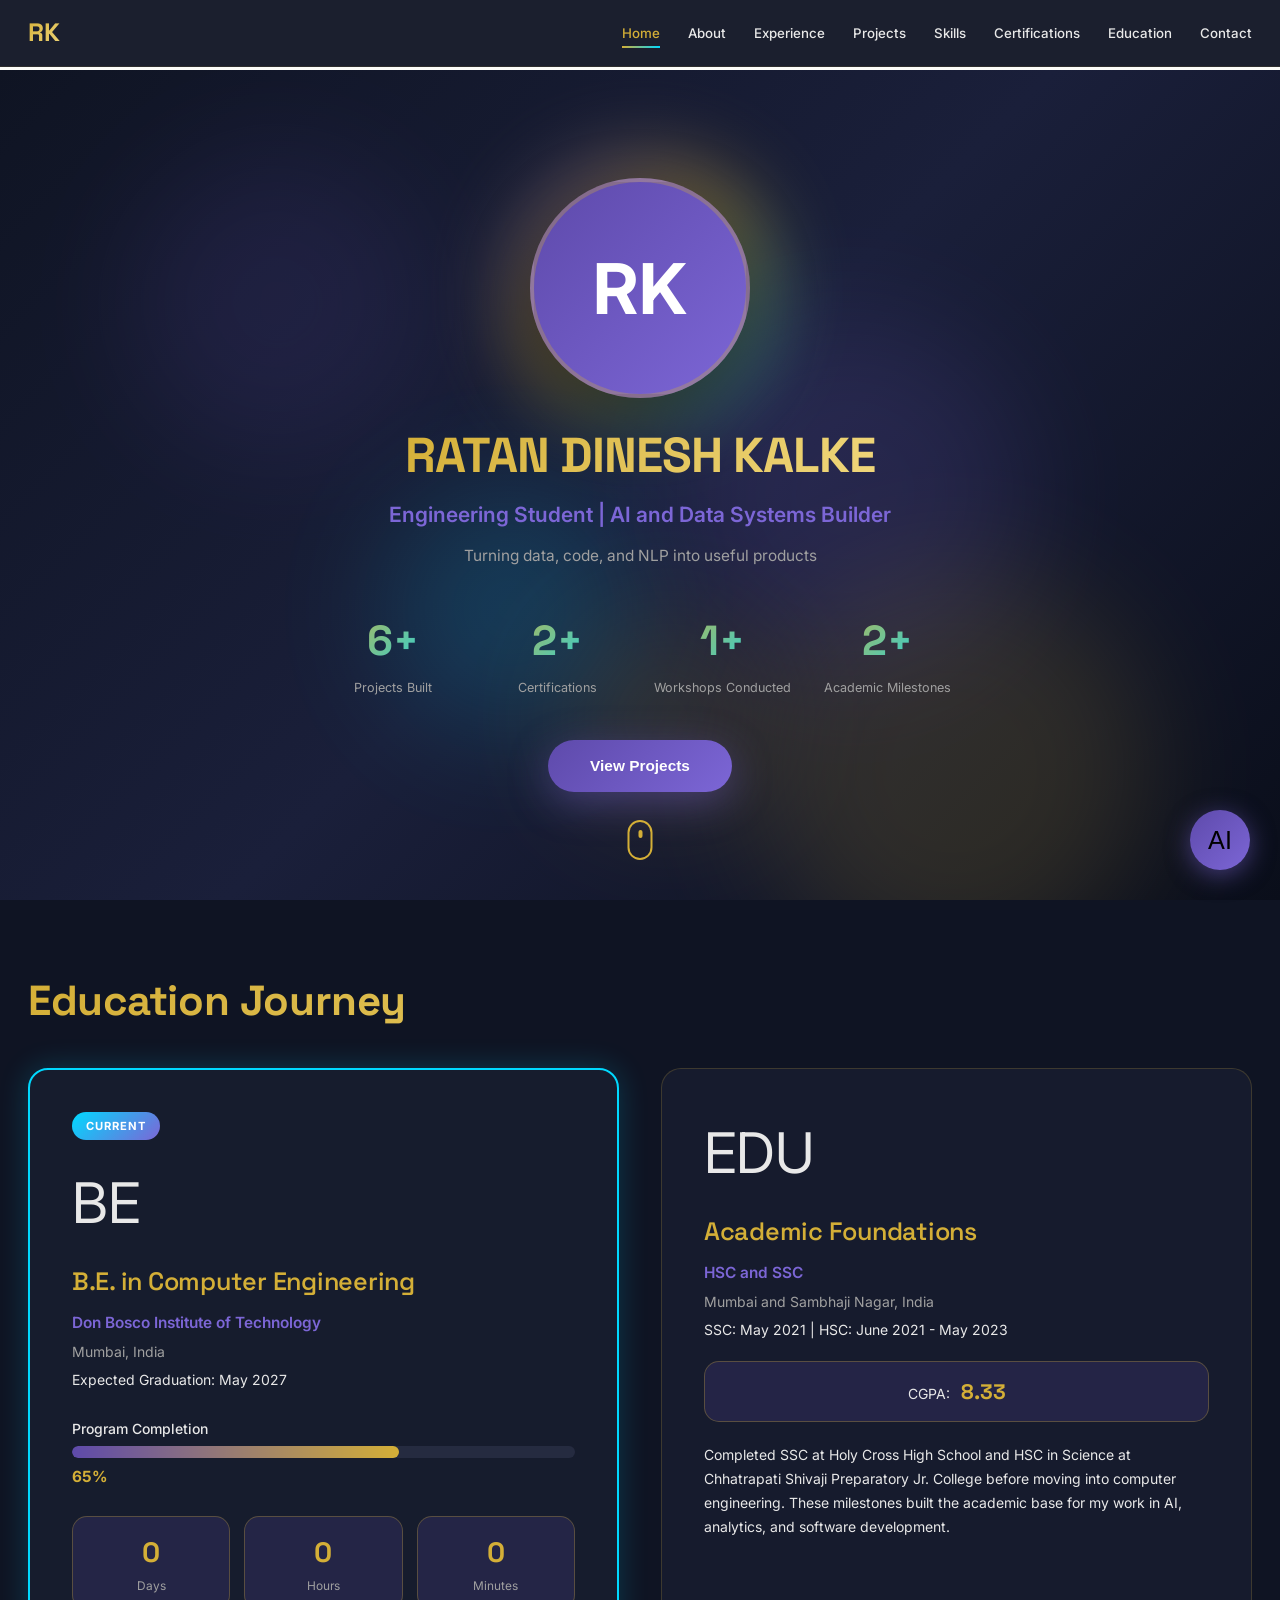
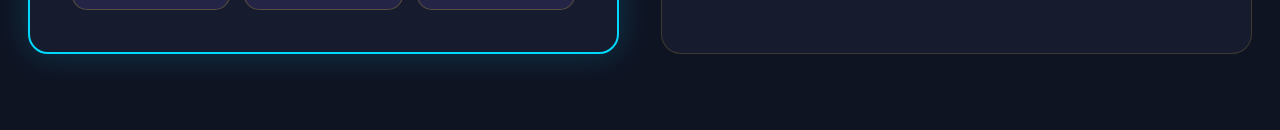
==== commit 197e1631: "project updates" ====
--- a/ratan-portfolio-pro/index.html
+++ b/ratan-portfolio-pro/index.html
@@ -59,7 +59,7 @@
 
                 <div class="hero-stats">
                     <div class="stat-item">
-                        <div class="stat-number" data-count="4">0</div>
+                        <div class="stat-number" data-count="9">0</div>
                         <div class="stat-label">Projects Built</div>
                     </div>
                     <div class="stat-item">
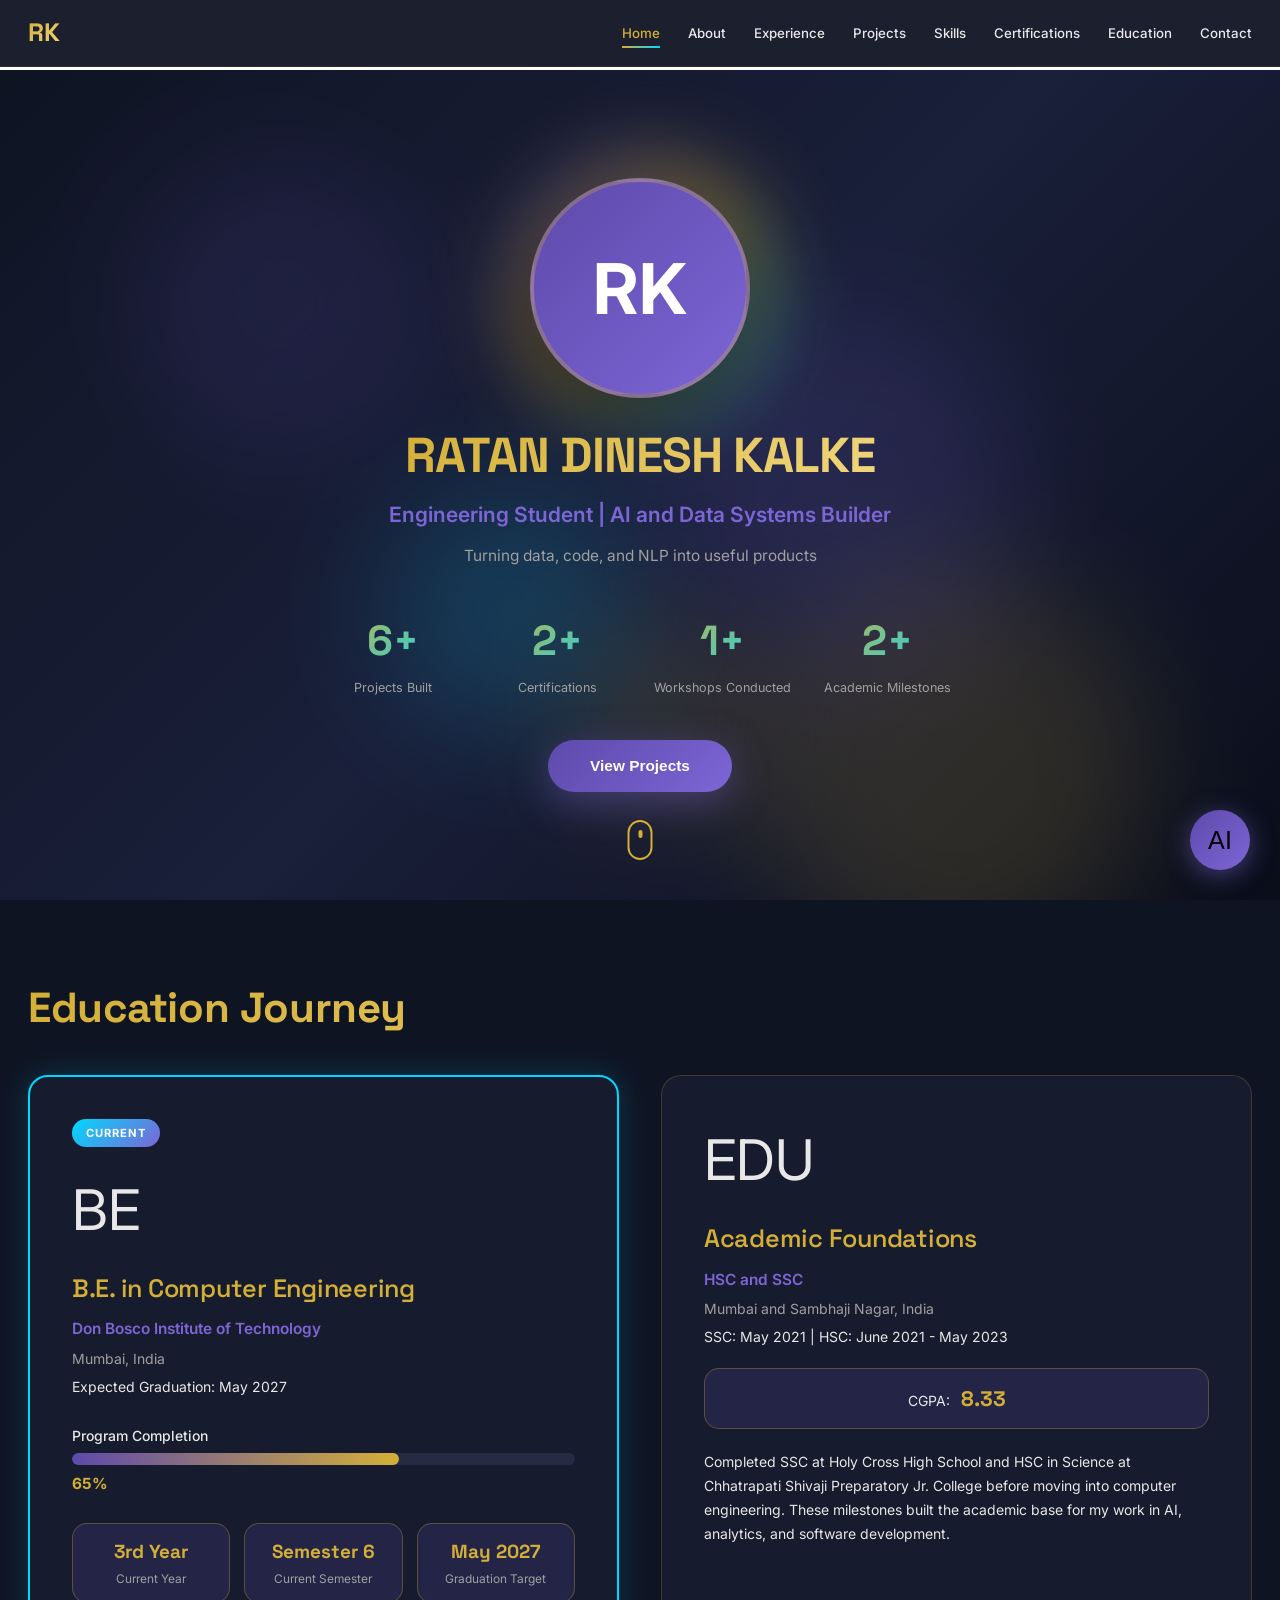
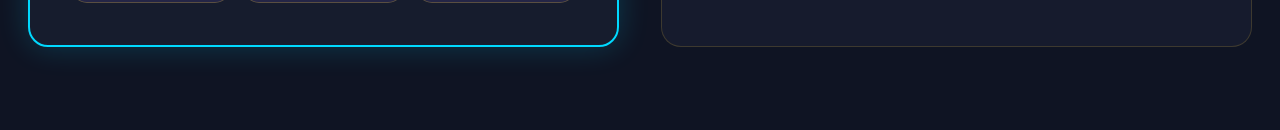
==== commit 07dee03a: "removed days hrs and mins" ====
--- a/ratan-portfolio-pro/index.html
+++ b/ratan-portfolio-pro/index.html
@@ -312,11 +312,11 @@
 
                 <div class="cert-stats">
                     <div class="cert-stat-item">
-                        <span class="cert-stat-number" data-count="4">0</span>
+                        <span class="cert-stat-number" data-count="5">0</span>
                         <span class="cert-stat-label">Total Certifications</span>
                     </div>
                     <div class="cert-stat-item">
-                        <span class="cert-stat-number" data-count="4">0</span>
+                        <span class="cert-stat-number" data-count="5">0</span>
                         <span class="cert-stat-label">Completed Programs</span>
                     </div>
                     <div class="cert-stat-item">
@@ -359,18 +359,18 @@
                             <div class="progress-value">65%</div>
                         </div>
 
-                        <div class="countdown" id="graduation-countdown">
-                            <div class="countdown-item">
-                                <span class="countdown-value" id="days">0</span>
-                                <span class="countdown-label">Days</span>
-                            </div>
-                            <div class="countdown-item">
-                                <span class="countdown-value" id="hours">0</span>
-                                <span class="countdown-label">Hours</span>
-                            </div>
-                            <div class="countdown-item">
-                                <span class="countdown-value" id="minutes">0</span>
-                                <span class="countdown-label">Minutes</span>
+                        <div class="academic-highlights">
+                            <div class="academic-highlight-item">
+                                <span class="academic-highlight-value">3rd Year</span>
+                                <span class="academic-highlight-label">Current Year</span>
+                            </div>
+                            <div class="academic-highlight-item">
+                                <span class="academic-highlight-value">Semester 6</span>
+                                <span class="academic-highlight-label">Current Semester</span>
+                            </div>
+                            <div class="academic-highlight-item">
+                                <span class="academic-highlight-value">May 2027</span>
+                                <span class="academic-highlight-label">Graduation Target</span>
                             </div>
                         </div>
                     </div>
--- a/ratan-portfolio-pro/style.css
+++ b/ratan-portfolio-pro/style.css
@@ -2284,14 +2284,14 @@
     font-size: 1.1rem;
 }
 
-.countdown {
+.academic-highlights {
     display: grid;
     grid-template-columns: repeat(3, 1fr);
     gap: 1rem;
     margin-top: 2rem;
 }
 
-.countdown-item {
+.academic-highlight-item {
     text-align: center;
     padding: 1rem;
     background: rgba(94, 74, 171, 0.2);
@@ -2299,15 +2299,15 @@
     border-radius: 15px;
 }
 
-.countdown-value {
+.academic-highlight-value {
     display: block;
-    font-size: 2rem;
+    font-size: 1.35rem;
     font-weight: 700;
     color: var(--gold);
     font-family: 'Space Grotesk', sans-serif;
 }
 
-.countdown-label {
+.academic-highlight-label {
     display: block;
     color: var(--gray);
     font-size: 0.85rem;
